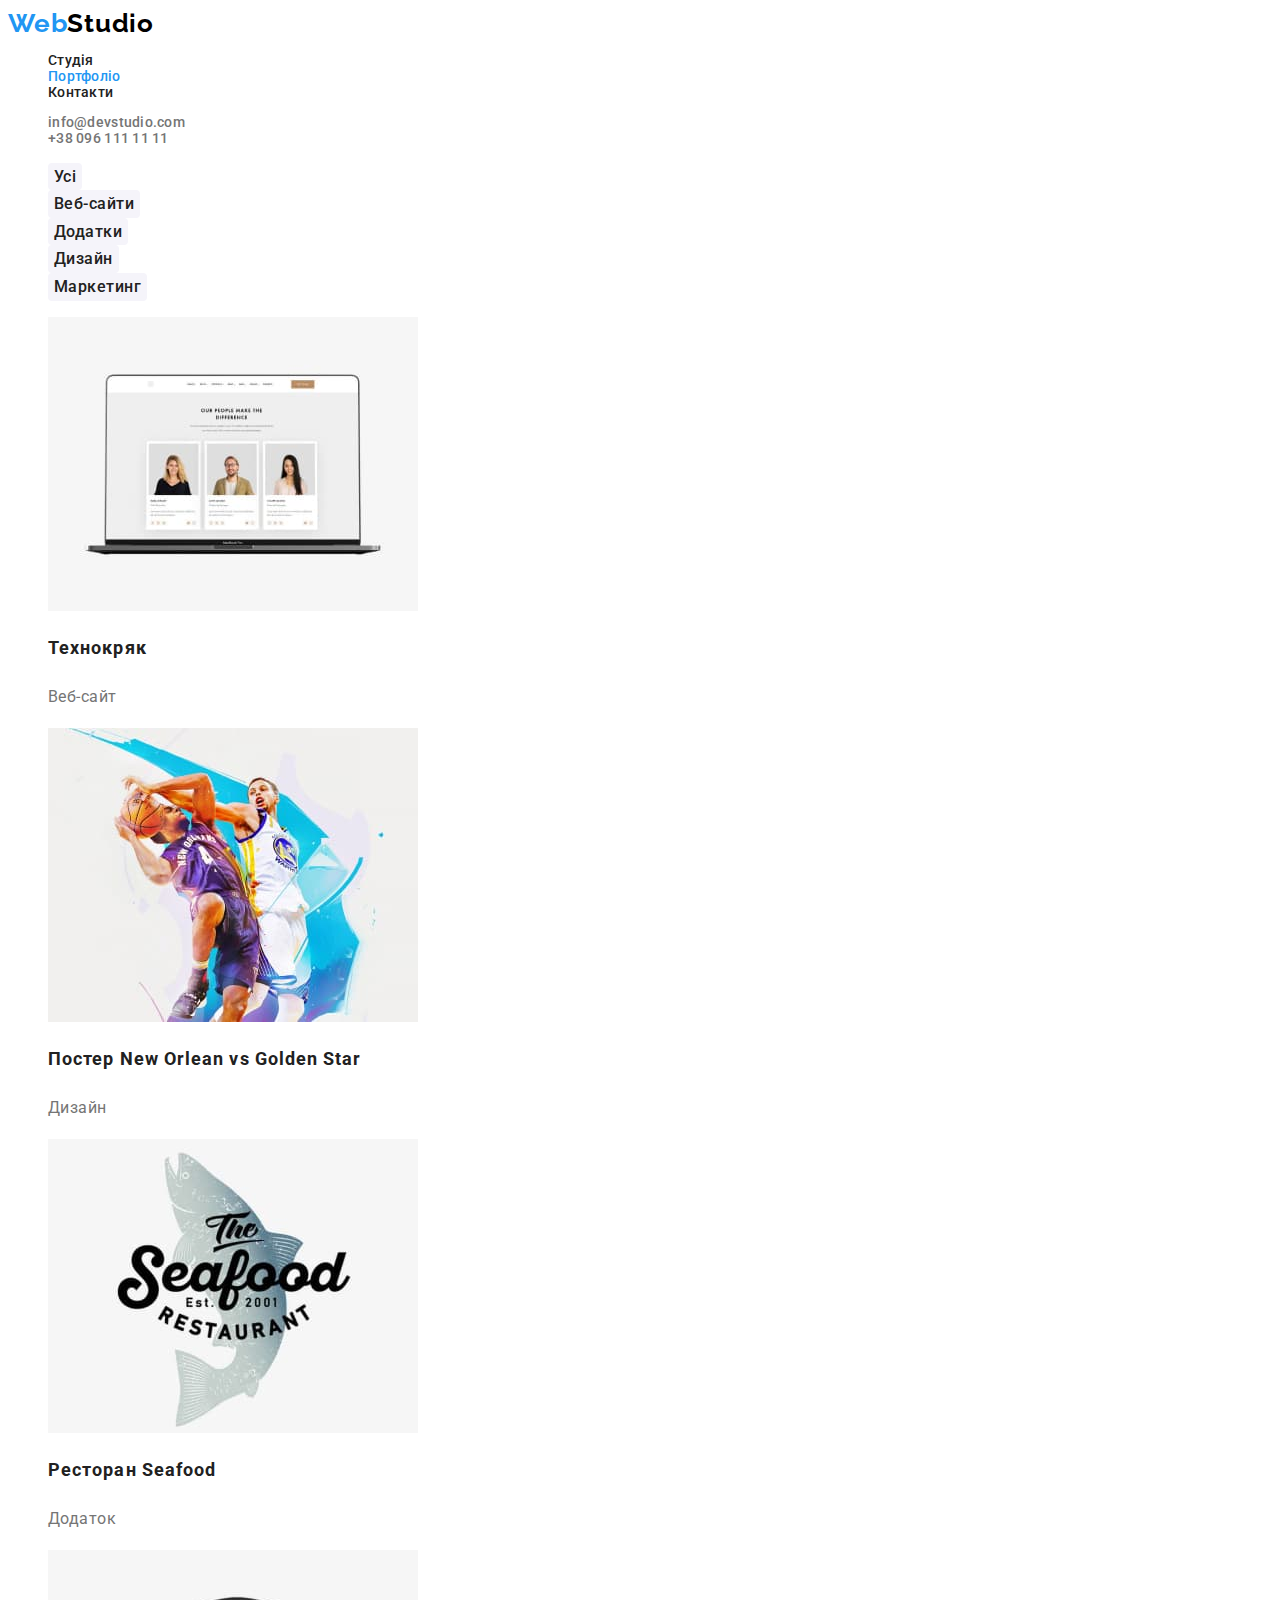
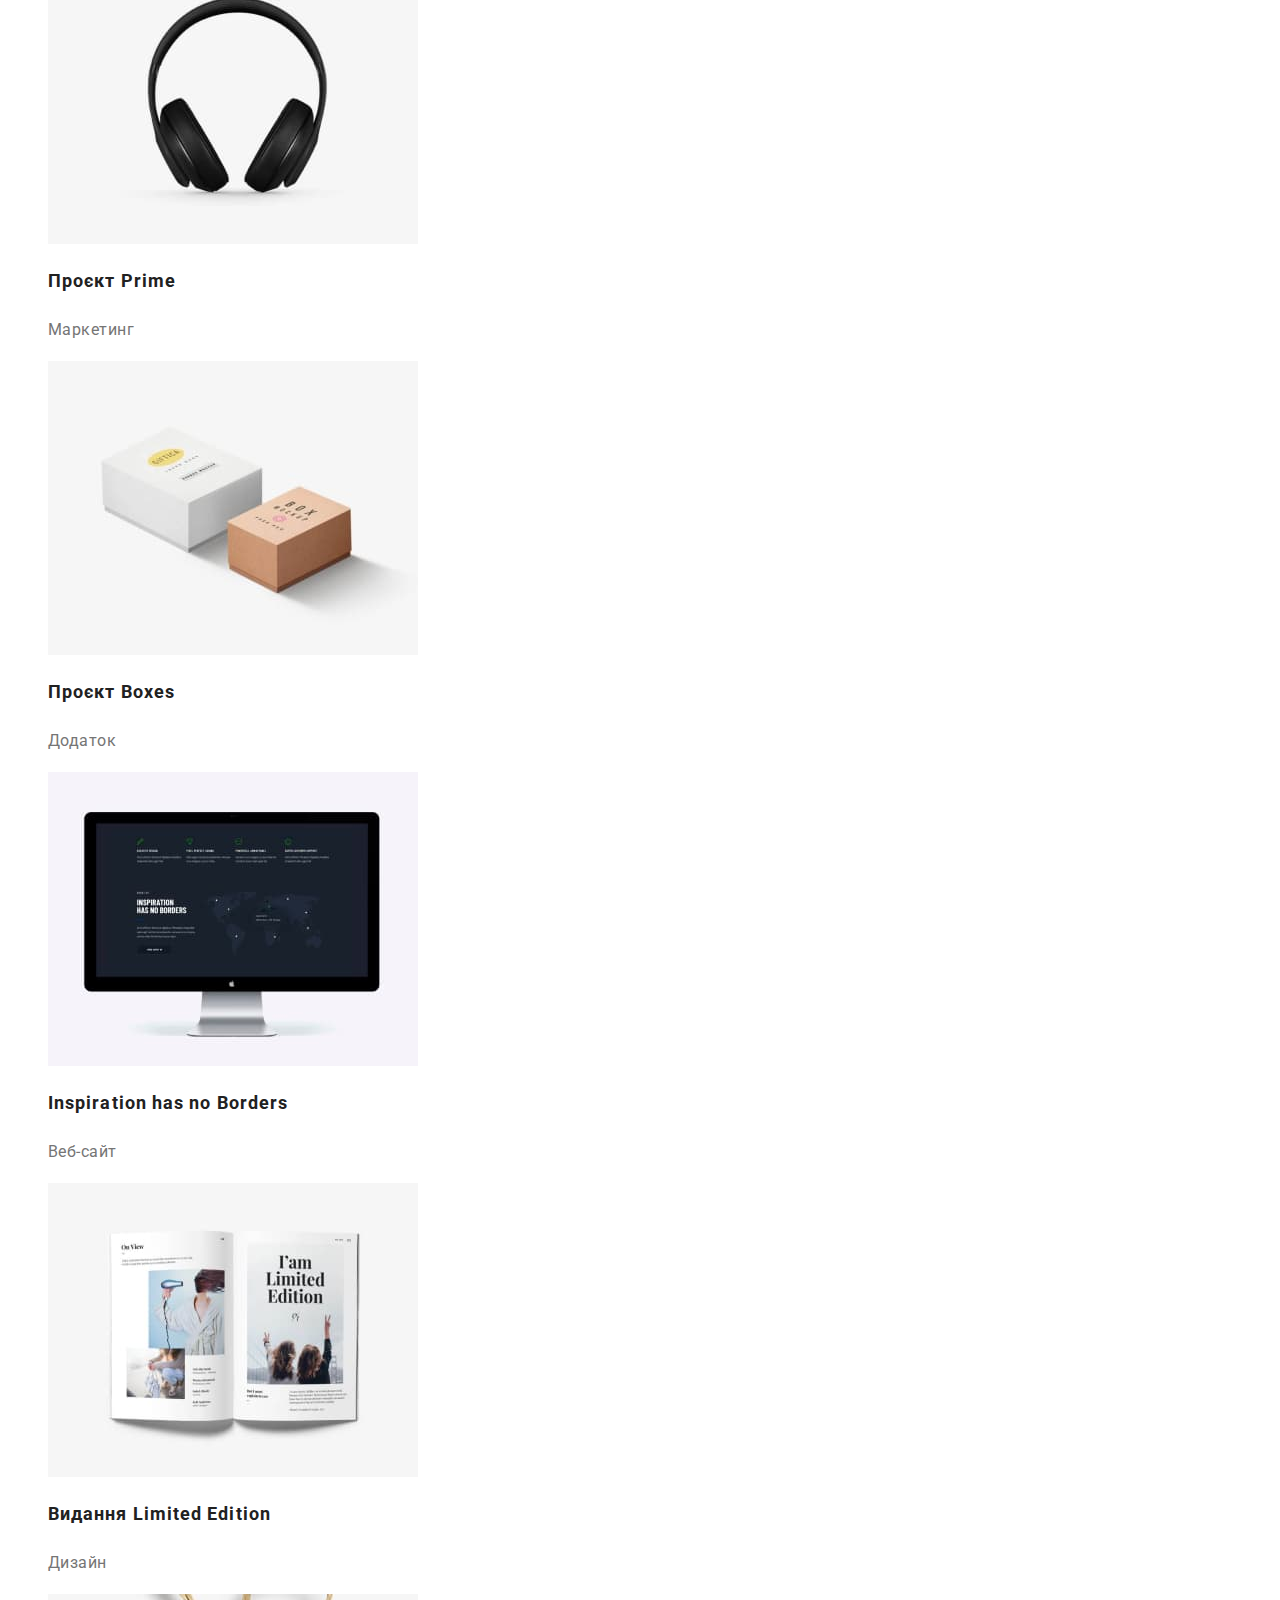
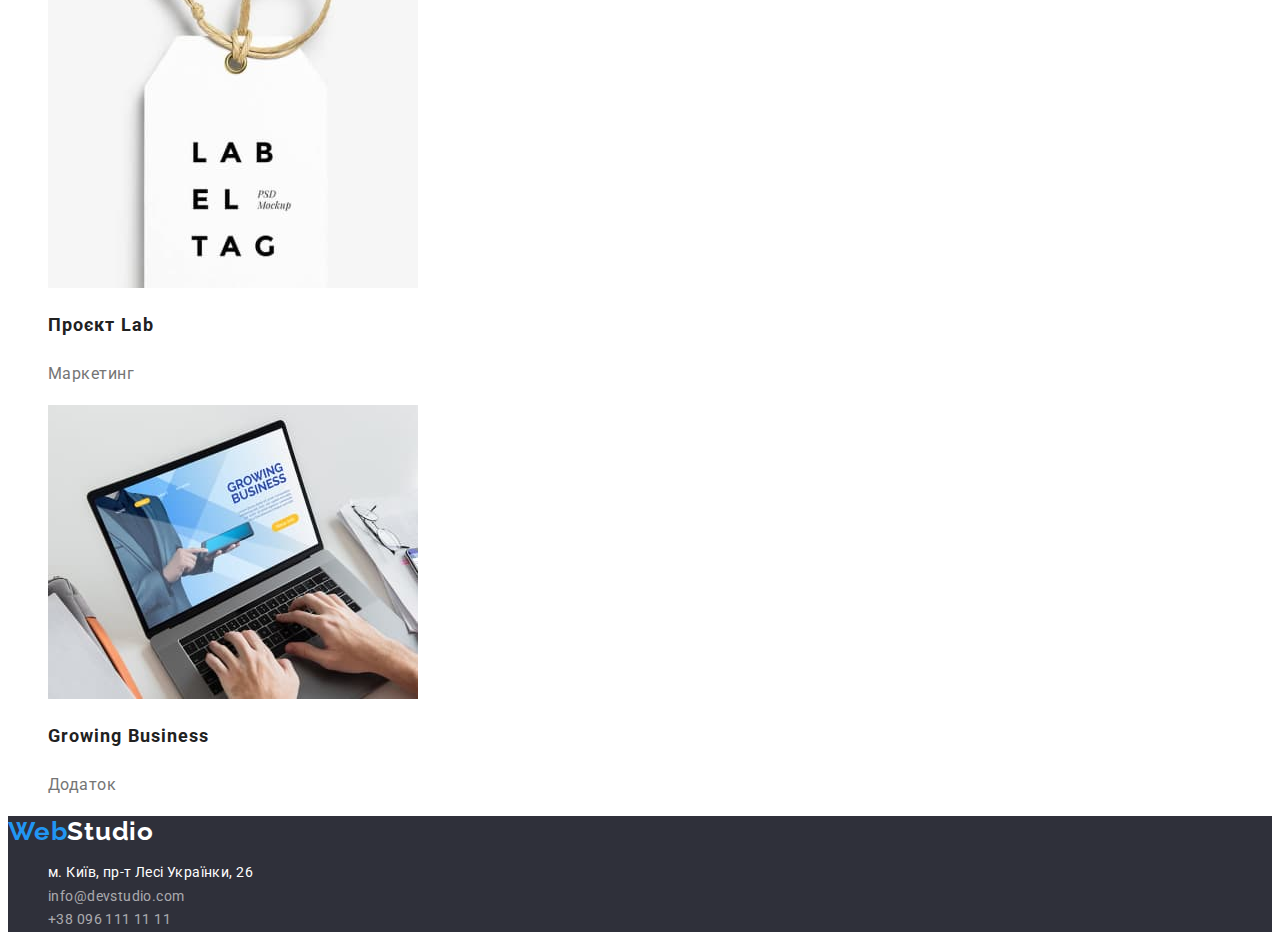
==== portfolio.html @ 5efc31be "Connected modern-normalize css file" ====
<!DOCTYPE html>
<html lang="uk">
<head>
    <meta charset="UTF-8">
    <meta name="viewport" content="width=device-width, initial-scale=1.0">
    <link rel="stylesheet" href="css/styles.css">
    <link rel="preconnect" href="https://fonts.googleapis.com">
<link rel="preconnect" href="https://fonts.gstatic.com" crossorigin>
<link href="https://fonts.googleapis.com/css2?family=Raleway:wght@700&family=Roboto:wght@400;500;700;900&display=swap" rel="stylesheet">
<link rel="stylesheet" href="https://cdnjs.cloudflare.com/ajax/libs/modern-normalize/1.1.0/modern-normalize.min.css" integrity="sha512-wpPYUAdjBVSE4KJnH1VR1HeZfpl1ub8YT/NKx4PuQ5NmX2tKuGu6U/JRp5y+Y8XG2tV+wKQpNHVUX03MfMFn9Q==" crossorigin="anonymous" referrerpolicy="no-referrer" />
<title>Портфоліо</title>
</head>
<body>
    <!--Верхня лінія-->
    <header>
        <nav>
            <a href="./index.html" class="logomain"><span class="logoweb">Web</span>Studio</a>
            <ul class="mainmenu list">
                <li><a class="mainmenu list" href="index.html">Студія</a></li>
                <li><a class="mainmenu list current" href="portfolio.html">Портфоліо</a></li>
                <li><a class="mainmenu list" href="">Контакти</a></li>
            </ul>
        </nav>
        <ul class="maincontacts list">
            <li><a class="maincontacts list" href="mailto:info@devstudio.com">info@devstudio.com</a></li>
            <li><a class="maincontacts list" href="tel:+380961111111">+38 096 111 11 11</a></li>
        </ul>
    </header>
    <!--Шапка-->
    <main>
        <!--Перелік проектів-->
        <section>
            <h1 class="visually-hidden">Портфоліо робіт</h1>
            <ul class="projects">
                <li><button class="projectsbutton" type="button">Усі</button></li>
                <li><button class="projectsbutton" type="button">Веб-сайти</button></li>
                <li><button class="projectsbutton" type="button">Додатки</button></li>
                <li><button class="projectsbutton" type="button">Дизайн</button></li>
                <li><button class="projectsbutton" type="button">Маркетинг</button></li>
            </ul>
            <ul class="list">
                <li><a href="">
                    <img src="./images/portfolio01.jpg" width="370" height="294" alt="Технокряк">
                    <h2 class="portfoliotitle">Технокряк</h2>
                    <p class="description">Веб-сайт</p>
                    </a>
                </li>
                <li><a href="">
                    <img src="./images/portfolio02.jpg" width="370" height="294" alt="Постер New Orlean vs Golden Star">
                    <h2 class="portfoliotitle">Постер New Orlean vs Golden Star</h2>
                    <p class="description">Дизайн</p>
                    </a>
                </li>
                <li><a href="">
                    <img src="./images/portfolio03.jpg" width="370" height="294" alt="Ресторан Seafood">
                    <h2 class="portfoliotitle">Ресторан Seafood</h2>
                    <p class="description">Додаток</p>
                    </a>
                </li>
                <li><a href="">
                    <img src="./images/portfolio04.jpg" width="370" height="294" alt="Проєкт Prime">
                    <h2 class="portfoliotitle">Проєкт Prime</h2>
                    <p class="description">Маркетинг</p>
                    </a>
                </li>
                <li><a href="">
                    <img src="./images/portfolio05.jpg" width="370" height="294" alt="Проєкт Boxes">
                    <h2 class="portfoliotitle">Проєкт Boxes</h2>
                    <p class="description">Додаток</p>
                    </a>
                </li>
                <li><a href="">
                    <img src="./images/portfolio06.jpg" width="370" height="294" alt="Inspiration has no Borders">
                    <h2 class="portfoliotitle">Inspiration has no Borders</h2>
                    <p class="description">Веб-сайт</p>
                    </a>
                </li>
                <li><a href="">
                    <img src="./images/portfolio07.jpg" width="370" height="294" alt="Видання Limited Edition">
                    <h2 class="portfoliotitle">Видання Limited Edition</h2>
                    <p class="description">Дизайн</p>
                    </a>
                </li>
                <li><a href="">
                    <img src="./images/portfolio08.jpg" width="370" height="294" alt="Проєкт Lab">
                    <h2 class="portfoliotitle">Проєкт Lab</h2>
                    <p class="description">Маркетинг</p>
                    </a>
                </li>
                <li><a href="">
                    <img src="./images/portfolio09.jpg" width="370" height="294" alt="Growing Business">
                    <h2 class="portfoliotitle">Growing Business</h2>
                    <p class="description">Додаток</p>
                    </a>
                </li>
            </ul>
        </section>
    </main>
    <footer>
        <!--Підвал-->
        <a href="/" class="logomain"><span class="logoweb">Web</span><span class="logostudio">Studio</span></a>
        <address>
        <ul class="list">
           <li class="postaladdress"><a href="https://goo.gl/maps/3s3zqB7Dk2urCySu9">м. Київ, пр-т Лесі Українки, 26</a></li>
           <li class="otheraddress"><a href="mailto:info@devstudio.com">info@devstudio.com</a></li>
           <li class="otheraddress"><a href="tel:+380961111111">+38 096 111 11 11</a></li>
        </ul>
        </address>
    </footer>
</body>
</html>
---- css/styles.css ----
:root{
    --main-blue: #2196F3;
    --main-black: #000000;
    --main-blackish: #212121;
    --main-grey: #757575;
    --main-background: #2F303A;
    --main-white: #ffffff;
}
body {
    font-family: "Roboto", sans-serif;
    background-color: var(--main-white);
}

a {
    text-decoration: none;
    color: inherit;
}

.list {
    list-style: none;
    text-decoration: none;
}

.logomain {
    font-family: "Raleway", sans-serif;
    font-weight: 700;
    font-size: 26px;
    line-height: 1.19em;
    letter-spacing: 0.03em;
    text-decoration: none;
    color: var(--main-black);
}

.logoweb {
    color: var(--main-blue);
}

.mainmenu {
    font-weight: 500;
    color: var(--main-blackish);
    font-size: 14px;
    line-height: 1.14em;
    letter-spacing: 0.02em;
    text-decoration: none;
}

.mainmenu:hover, .mainmenu:focus {
    color: var(--main-blue);
}

.current {
    color: var(--main-blue);
}

.maincontacts {
    color: var(--main-grey);
    font-weight: 500;
    font-size: 14px;
    line-height: 1.14em;
    letter-spacing: 0.02em;
    text-decoration: none;
}

.maincontacts:hover, .maincontacts:focus {
    color: var(--main-blue);
}

.mainpagebox {
    background-color: var(--main-background);    
}

.mainpagebox h1 {
    color: var(--main-white);
    font-weight: 900;
    font-size: 44px;
    line-height: 1.37em;
    letter-spacing: 0.06em;
    text-transform: uppercase;
}

.mainpagebox button {
    color: var(--main-white);
    font-size: 16px;
    font-weight: 700;
    line-height: 1.88em;
    letter-spacing: 0.06em;
    background-color: var(--main-blue);
    cursor: pointer;
}

h2,
h3 {
    color: var(--main-blackish);
}

h2 {
    font-weight: 700;
    font-size: 36px;
    line-height: 1.17em;
    letter-spacing: 0.03em;
}

.visually-hidden {
        position: absolute;
        white-space: nowrap;
        width: 1px;
        height: 1px;
        overflow: hidden;
        border: 0;
        padding: 0;
        clip: rect(0 0 0 0);
        clip-path: inset(50%);
        margin: -1px; 
}

.titlebenefits {
    font-weight: 700;
    font-size: 14px;
    line-height: 1.14em;
    letter-spacing: 0.03em;
    text-transform: uppercase;
}

.textbenefits {
    color: var(--main-grey);
    font-weight: 400;
    font-size: 14px;
    line-height: 1.7em;
    letter-spacing: 0.03em;
}

.team {
    background-color: #F5F4FA;
}

.teammember {
    font-weight: 500;
    font-size: 16px;
    line-height: 1.88em;
    letter-spacing: 0.03em;
}

.teamposition {
    color: var(--main-grey);
    font-weight: 400;
    font-size: 16px;
    line-height: 1.88em;
    letter-spacing: 0.03em;
}

footer {
    background-color: var(--main-background);
}

.logostudio {
    color: var(--main-white);
}

address {
    font-weight: 400;
    font-style: normal;
    font-size: 14px;
    line-height: 1.7em;
    letter-spacing: 0.03em;
    text-decoration: none;
}

.postaladdress {
    color: var(--main-white);
}

.otheraddress {
    color: rgba(255, 255, 255, 0.6);
}

.postaladdress:hover, .postaladdress:focus {
    color: var(--main-blue);
}

.otheraddress:hover, .otheraddress:focus {
    color: var(--main-blue);
}

.projects {
    list-style: none;
}

.projects button {
    color: var(--main-blackish);
    font-family: inherit;
    border: none;
    font-weight: 500;
    font-size: 16px;
    line-height: 1.6em;
    letter-spacing: 0.03em;
    background-color: #F5F4FA;
    cursor: pointer;
    border-radius: 4px;
}

.projectsbutton:hover, .projectsbutton:focus {
    background-color: var(--main-blue);
    color: var(--main-white);
}

.portfoliotitle {
    color: var(--main-blackish);
    font-weight: 700;
    font-size: 18px;
    line-height: 2em;
    letter-spacing: 0.06em;
    text-decoration: none;
}

.description {
    color: var(--main-grey);
    font-weight: 400;
    font-size: 16px;
    line-height: 1.88em;
    letter-spacing: 0.03em;
    text-decoration: none;
}
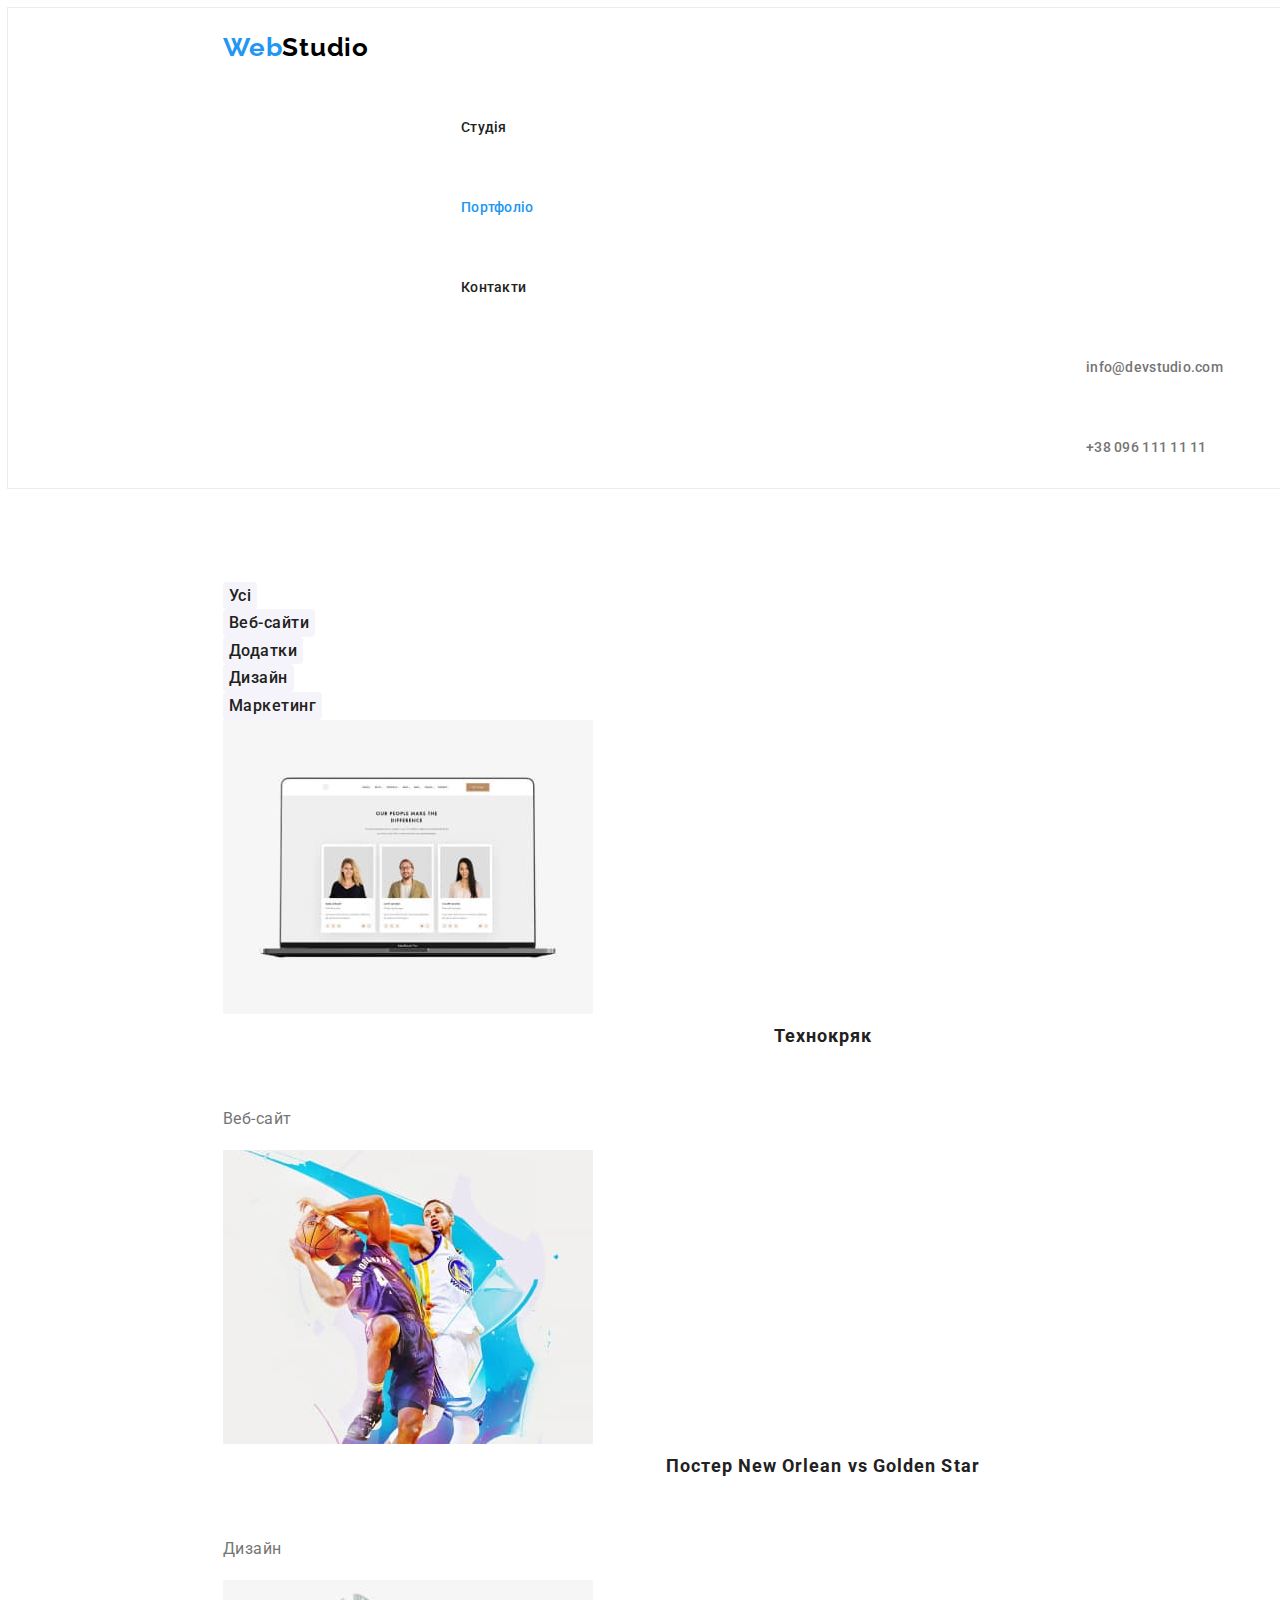
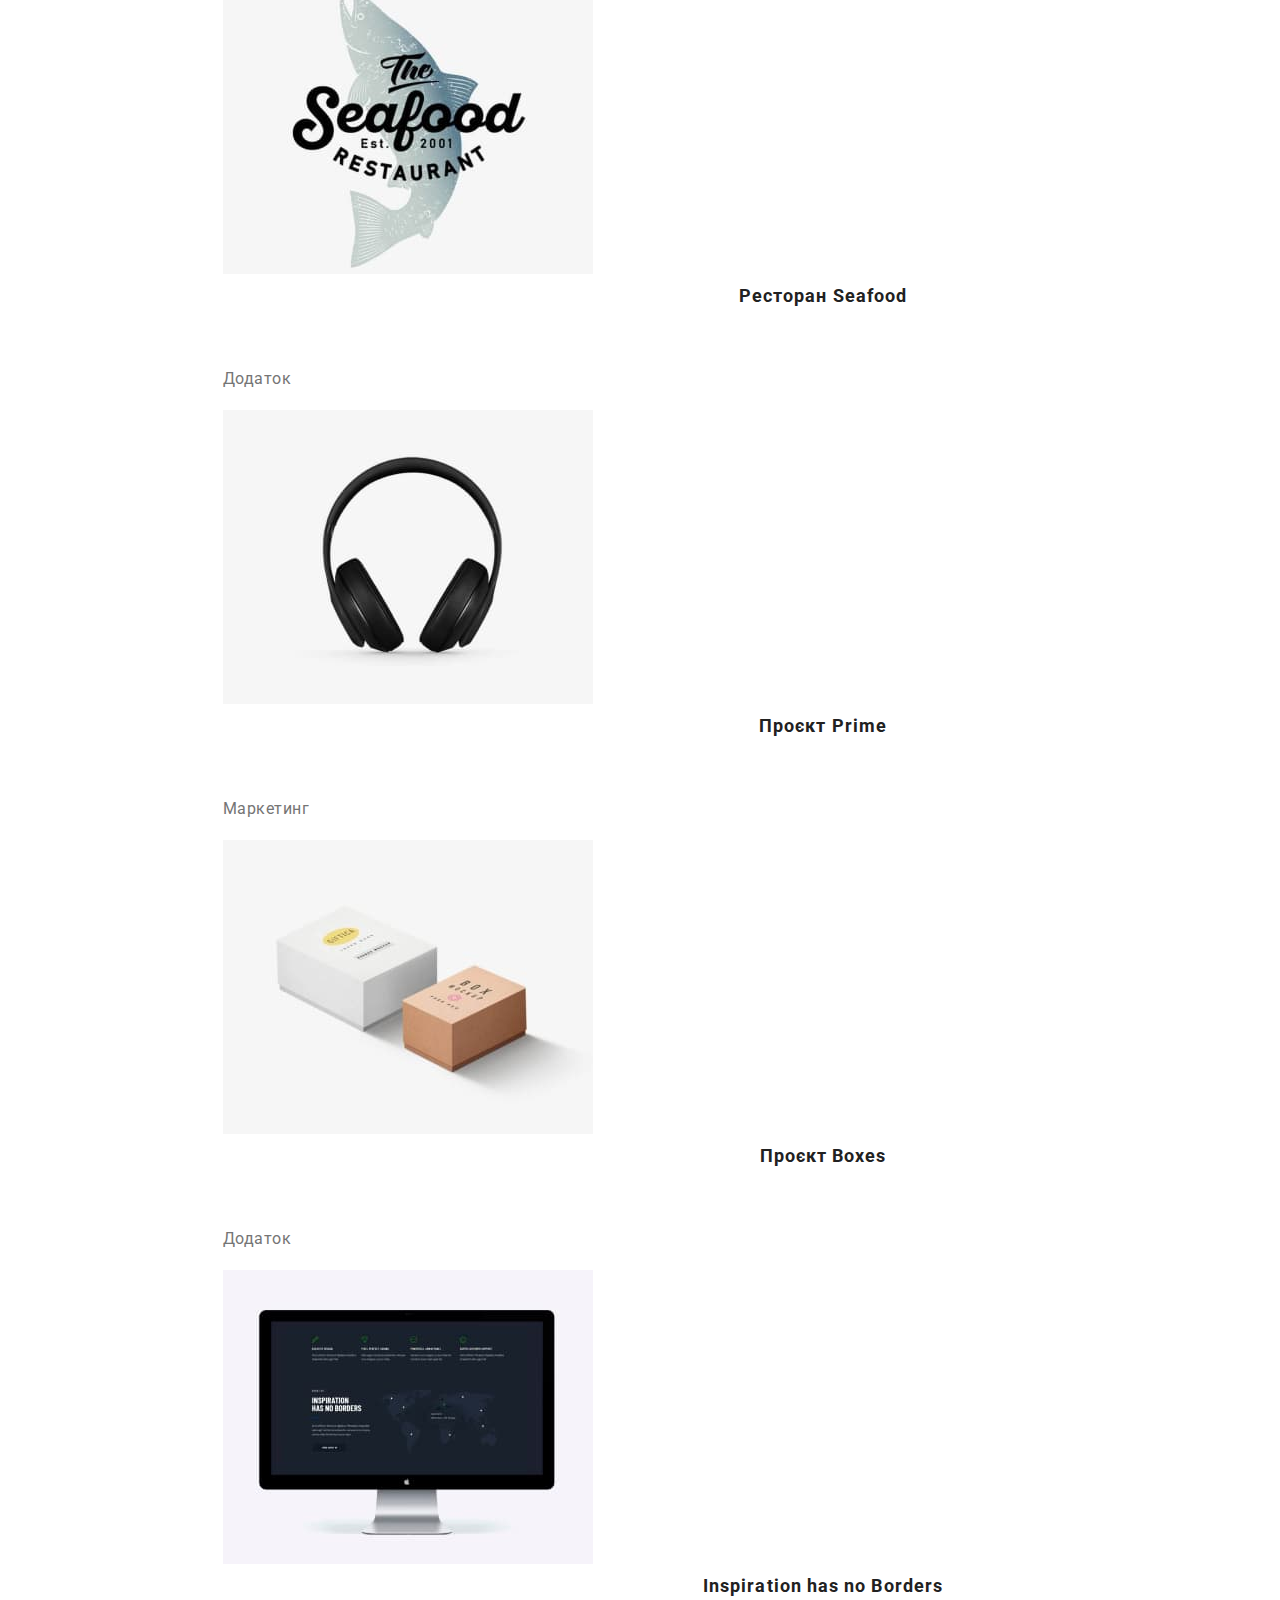
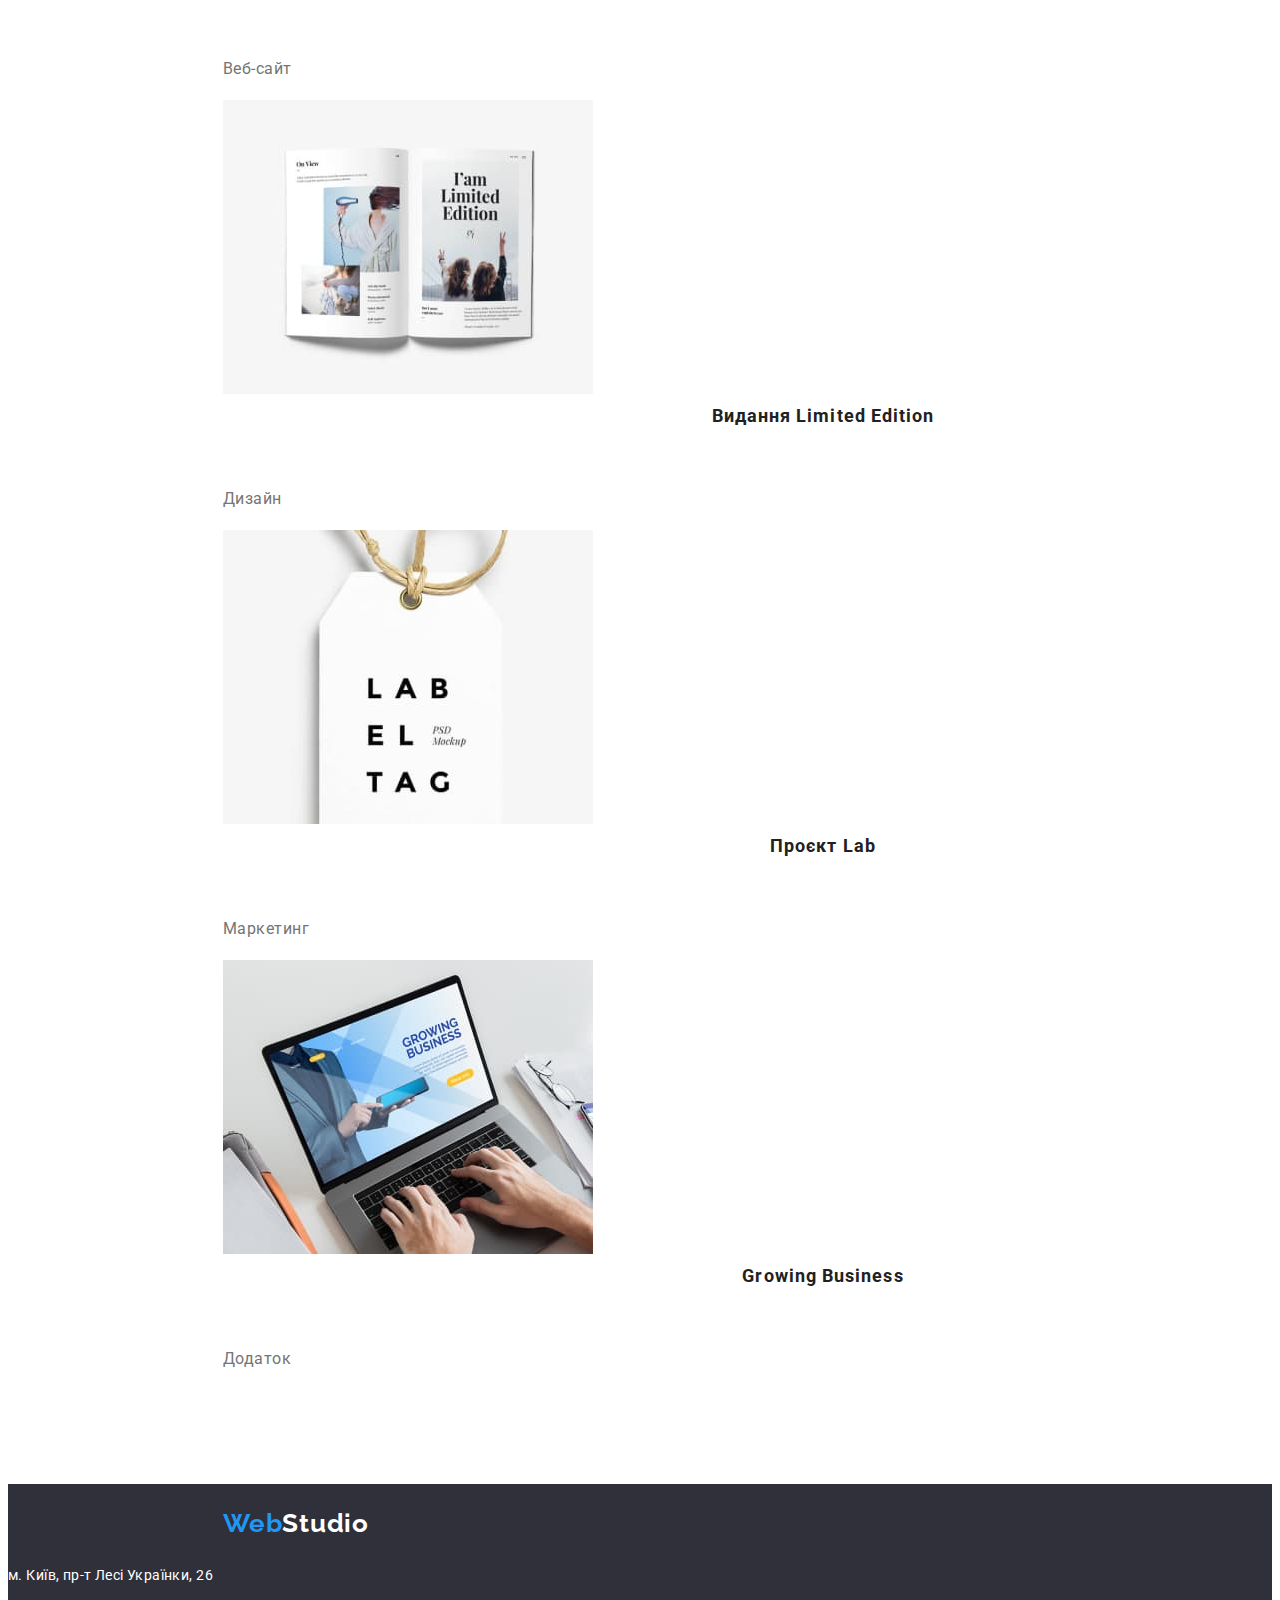
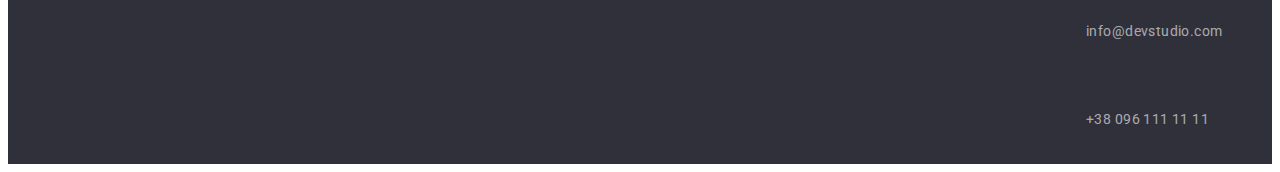
==== commit 5d667ffc: "main page blocks done" ====
--- a/portfolio.html
+++ b/portfolio.html
@@ -22,14 +22,15 @@
             </ul>
         </nav>
         <ul class="maincontacts list">
-            <li><a class="maincontacts list" href="mailto:info@devstudio.com">info@devstudio.com</a></li>
-            <li><a class="maincontacts list" href="tel:+380961111111">+38 096 111 11 11</a></li>
+            <li><a class="maincontacts list email" href="mailto:info@devstudio.com">info@devstudio.com</a></li>
+            <li><a class="maincontacts list phone" href="tel:+380961111111">+38 096 111 11 11</a></li>
         </ul>
     </header>
     <!--Шапка-->
     <main>
         <!--Перелік проектів-->
         <section>
+            <div class="container">
             <h1 class="visually-hidden">Портфоліо робіт</h1>
             <ul class="projects">
                 <li><button class="projectsbutton" type="button">Усі</button></li>
@@ -94,6 +95,7 @@
                     </a>
                 </li>
             </ul>
+            </div>
         </section>
     </main>
     <footer>
--- a/css/styles.css
+++ b/css/styles.css
@@ -11,6 +11,22 @@
     background-color: var(--main-white);
 }
 
+header, h1, h2, ul, footer {
+    margin: 0;
+    padding: 0;
+}
+
+header {
+    width: 1600px;
+    outline: solid #ECECEC;
+    outline-width: 1px;
+}
+
+.container {
+    width: 1200px;
+    padding: 94px 215px;
+}
+
 a {
     text-decoration: none;
     color: inherit;
@@ -29,10 +45,23 @@
     letter-spacing: 0.03em;
     text-decoration: none;
     color: var(--main-black);
+    margin-top: 24px;
+    margin-left: 215px;
+    margin-bottom: 25px;
+    margin-right: 1240px;
+    display: inline-block; 
 }
 
 .logoweb {
     color: var(--main-blue);
+}
+
+ul .mainmenu {
+    margin-top: 32px;
+    margin-bottom: 32px;
+    margin-left: 453px;
+    margin-right: 866px;
+    display: inline-block;
 }
 
 .mainmenu {
@@ -52,6 +81,20 @@
     color: var(--main-blue);
 }
 
+a[href="mailto:info@devstudio.com"] {
+    margin-top: 32px;
+    margin-bottom: 32px;
+    margin-left: 1078px;
+    display: inline-block;
+}
+
+a[href="tel:+380961111111"] {
+    margin-top: 32px;
+    margin-bottom: 32px;
+    margin-left: 1078px;
+    display: inline-block;
+}
+
 .maincontacts {
     color: var(--main-grey);
     font-weight: 500;
@@ -66,7 +109,8 @@
 }
 
 .mainpagebox {
-    background-color: var(--main-background);    
+    background-color: var(--main-background);
+    text-align: center;
 }
 
 .mainpagebox h1 {
@@ -76,6 +120,8 @@
     line-height: 1.37em;
     letter-spacing: 0.06em;
     text-transform: uppercase;
+    margin-top: 200px;
+    margin-bottom: 30px;
 }
 
 .mainpagebox button {
@@ -86,6 +132,10 @@
     letter-spacing: 0.06em;
     background-color: var(--main-blue);
     cursor: pointer;
+    padding: 10px 32px;
+    border-radius: 4px;
+    filter: drop-shadow(0px 4px 4px rgba(0, 0, 0, 0.25));
+    margin-bottom: 200px;
 }
 
 h2,
@@ -98,6 +148,8 @@
     font-size: 36px;
     line-height: 1.17em;
     letter-spacing: 0.03em;
+    text-align: center;
+    margin-bottom: 50px;
 }
 
 .visually-hidden {
@@ -119,6 +171,7 @@
     line-height: 1.14em;
     letter-spacing: 0.03em;
     text-transform: uppercase;
+    margin-bottom:10px;
 }
 
 .textbenefits {
@@ -133,11 +186,23 @@
     background-color: #F5F4FA;
 }
 
+.ourteamname {
+    margin-top: 94px;
+    display: inline-block;
+}
+
+.container .teamsection {
+    margin-top: 0;
+}
+
 .teammember {
     font-weight: 500;
     font-size: 16px;
     line-height: 1.88em;
     letter-spacing: 0.03em;
+    margin-top: 30px;
+    margin-bottom: 10px;
+    text-align: center;
 }
 
 .teamposition {
@@ -146,6 +211,8 @@
     font-size: 16px;
     line-height: 1.88em;
     letter-spacing: 0.03em;
+    margin-bottom: 30px;
+    text-align: center;
 }
 
 footer {
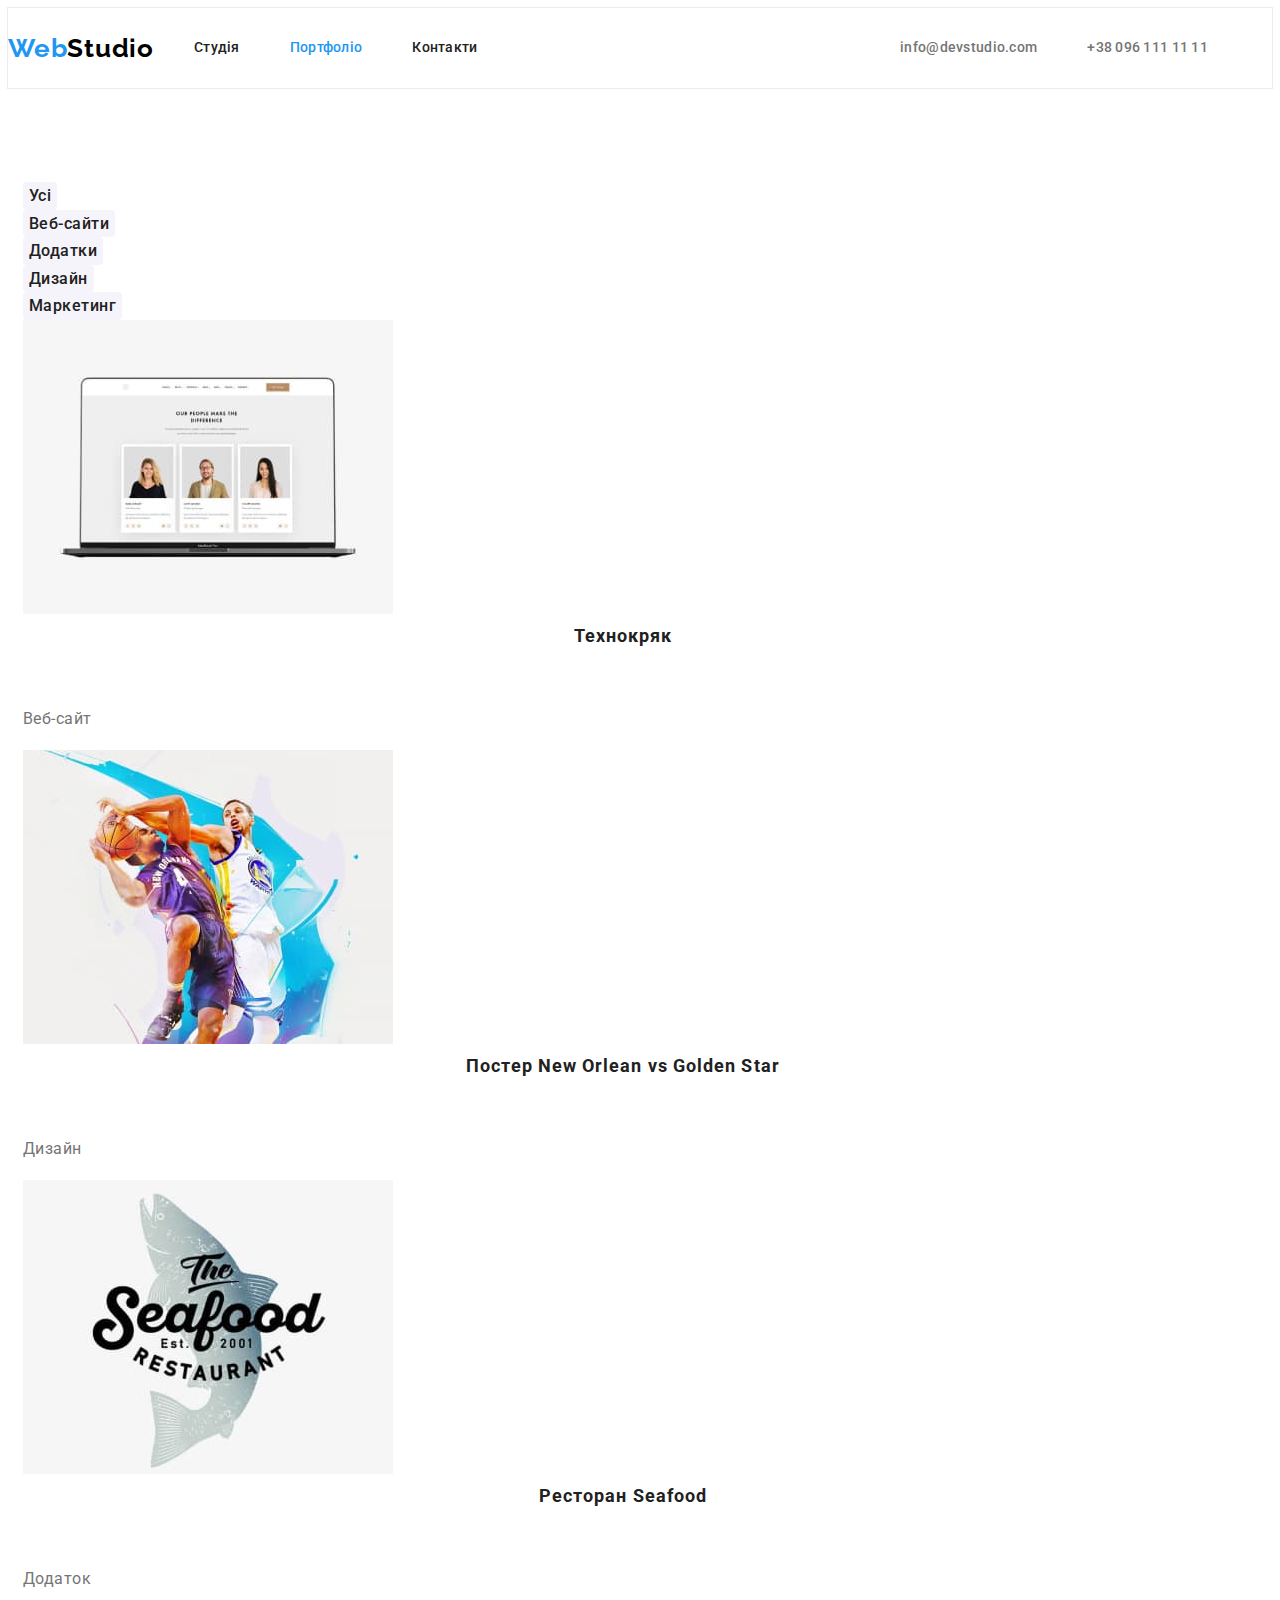
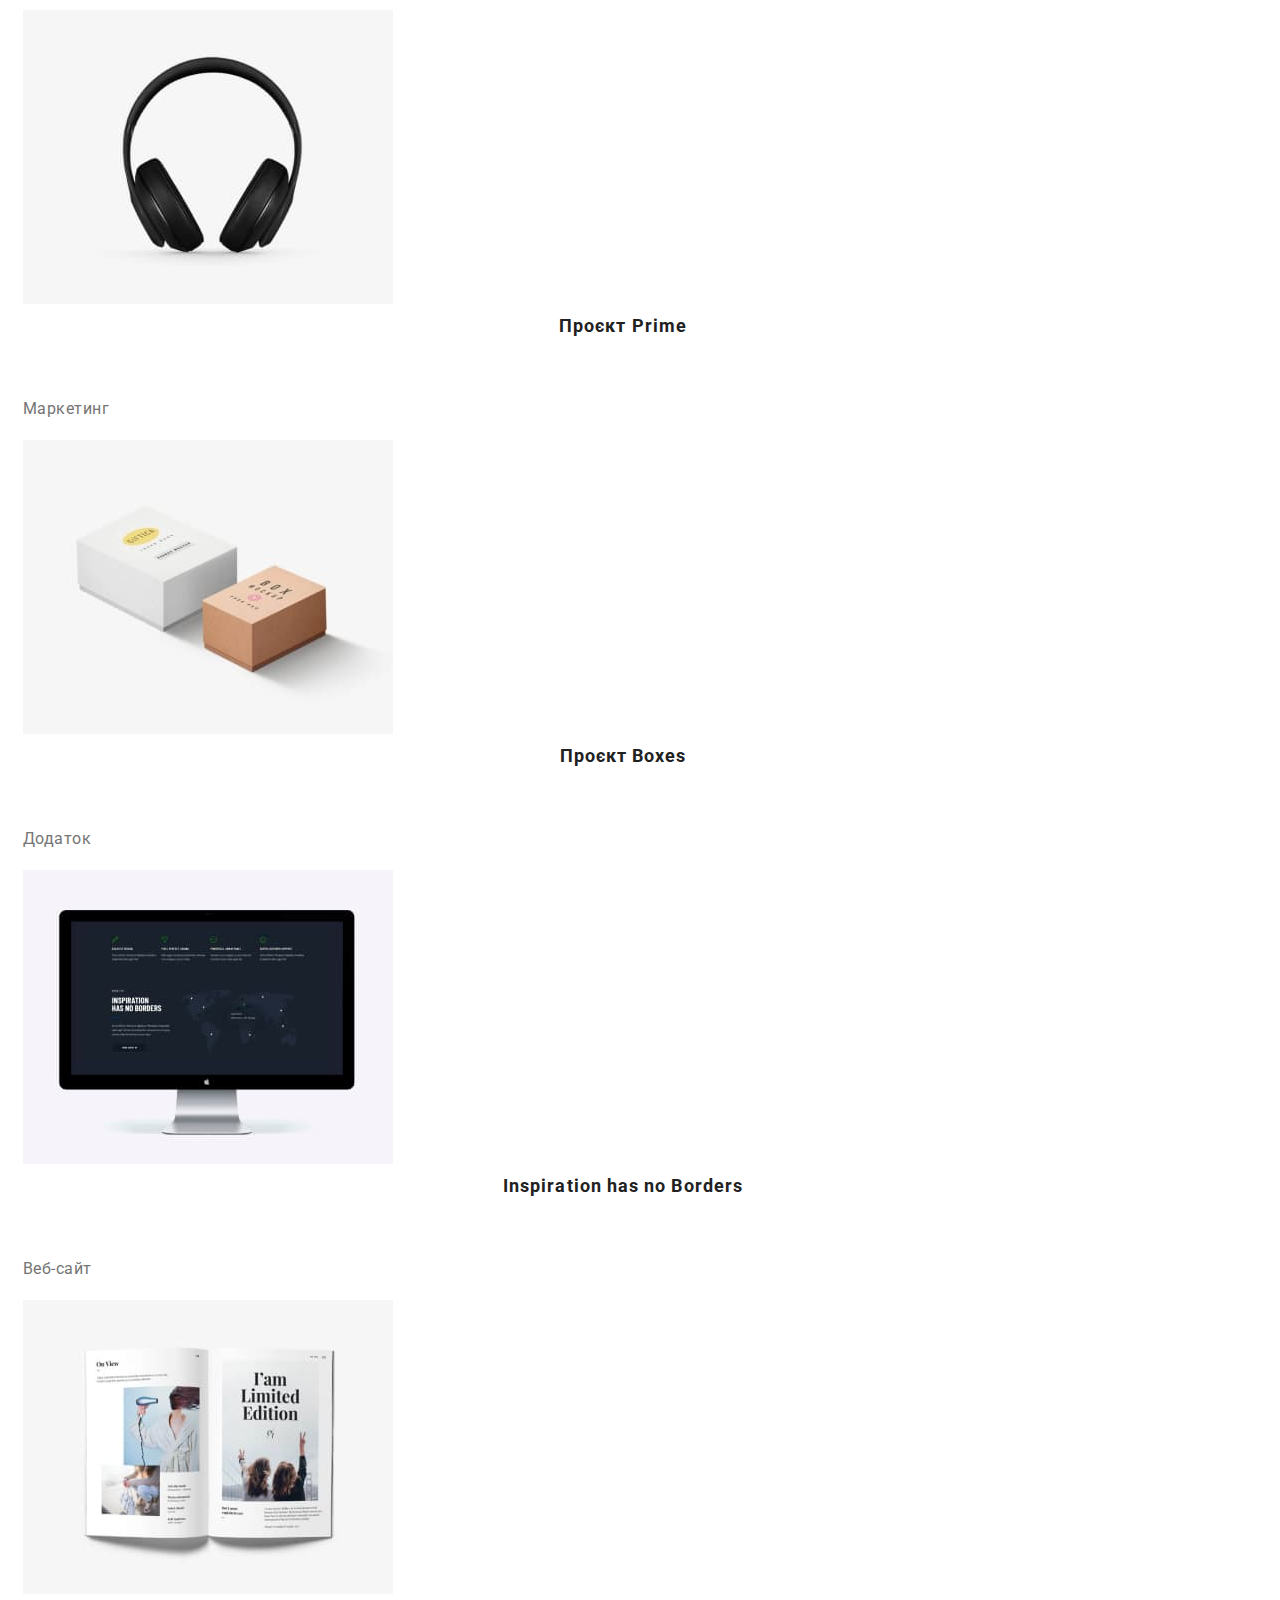
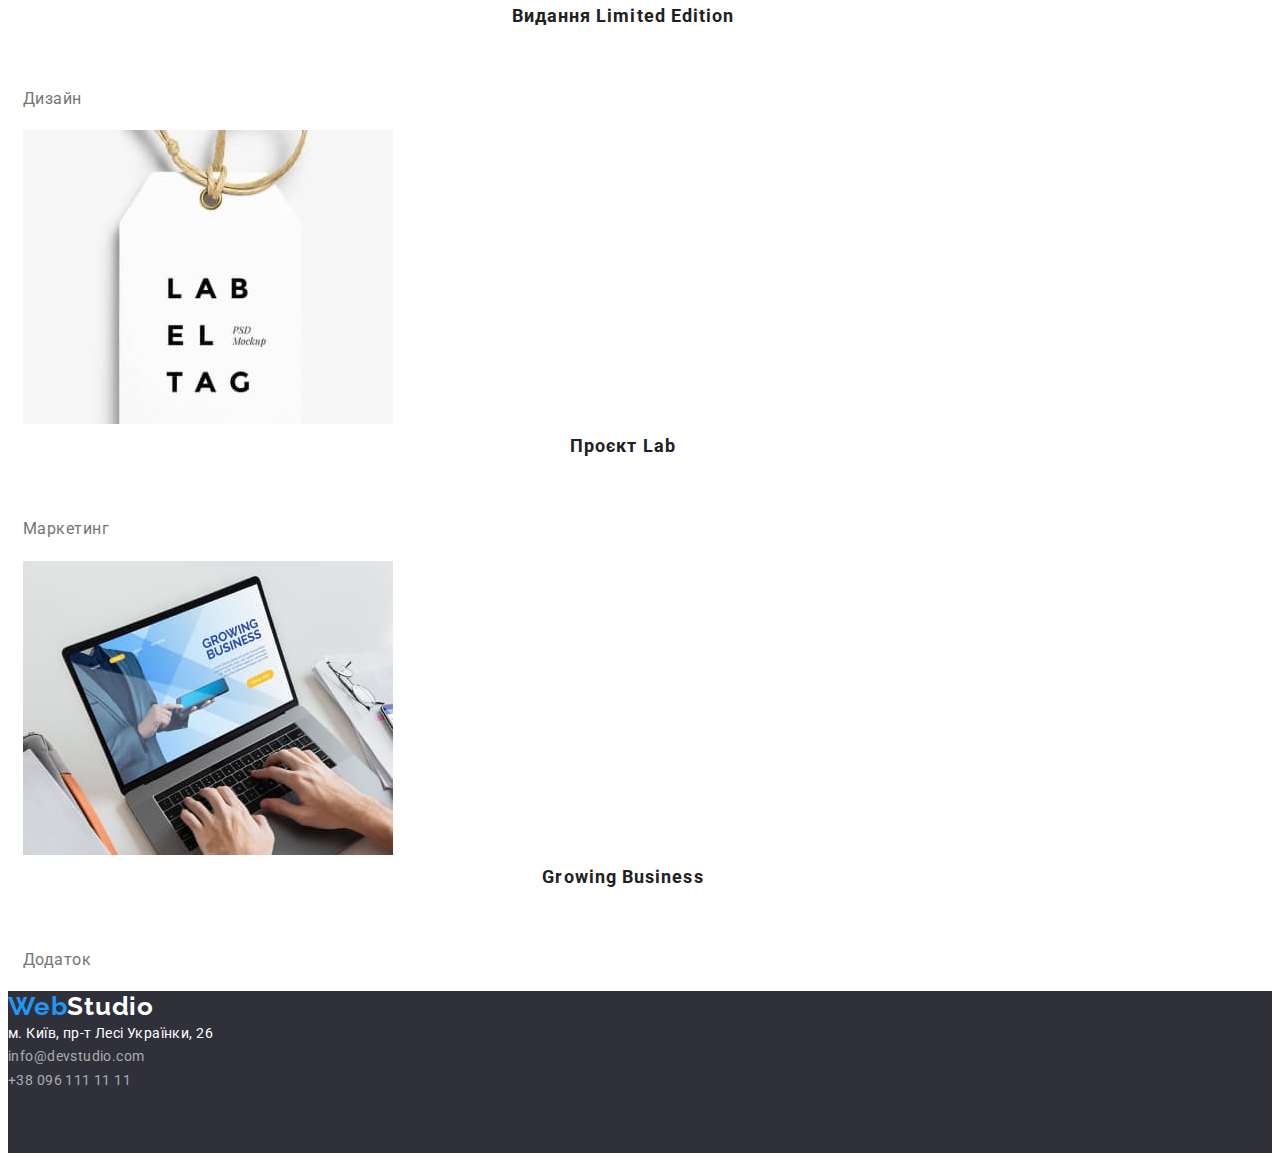
==== commit 3e7ea1e2: "finished with index.html styles" ====
--- a/portfolio.html
+++ b/portfolio.html
@@ -13,18 +13,18 @@
 <body>
     <!--Верхня лінія-->
     <header>
-        <nav>
+        <nav class="container mainnav">
             <a href="./index.html" class="logomain"><span class="logoweb">Web</span>Studio</a>
-            <ul class="mainmenu list">
+            <ul class="menunav list">
                 <li><a class="mainmenu list" href="index.html">Студія</a></li>
                 <li><a class="mainmenu list current" href="portfolio.html">Портфоліо</a></li>
                 <li><a class="mainmenu list" href="">Контакти</a></li>
             </ul>
+            <ul class="contactsnav list">
+                <li><a class="maincontacts list" href="mailto:info@devstudio.com">info@devstudio.com</a></li>
+                <li><a class="maincontacts list" href="tel:+380961111111">+38 096 111 11 11</a></li>
+            </ul>
         </nav>
-        <ul class="maincontacts list">
-            <li><a class="maincontacts list email" href="mailto:info@devstudio.com">info@devstudio.com</a></li>
-            <li><a class="maincontacts list phone" href="tel:+380961111111">+38 096 111 11 11</a></li>
-        </ul>
     </header>
     <!--Шапка-->
     <main>
--- a/css/styles.css
+++ b/css/styles.css
@@ -1,3 +1,5 @@
+/*Page Styles*/
+
 :root{
     --main-blue: #2196F3;
     --main-black: #000000;
@@ -6,35 +8,46 @@
     --main-background: #2F303A;
     --main-white: #ffffff;
 }
+
 body {
     font-family: "Roboto", sans-serif;
     background-color: var(--main-white);
 }
 
+a {
+    text-decoration: none;
+    color: inherit;
+}
+
+.list {
+    list-style: none;
+    text-decoration: none;
+}
+
 header, h1, h2, ul, footer {
     margin: 0;
     padding: 0;
 }
 
 header {
-    width: 1600px;
     outline: solid #ECECEC;
     outline-width: 1px;
 }
 
 .container {
     width: 1200px;
-    padding: 94px 215px;
-}
-
-a {
-    text-decoration: none;
-    color: inherit;
-}
-
-.list {
-    list-style: none;
-    text-decoration: none;
+    padding-top: 94px;
+    padding-left: 15px;
+    padding-right: 15px;
+}
+
+/*Header Styles*/
+
+.mainnav {
+    display: flex;
+    align-items: center;
+    margin: 0;
+    padding: 0;
 }
 
 .logomain {
@@ -44,98 +57,113 @@
     line-height: 1.19em;
     letter-spacing: 0.03em;
     text-decoration: none;
+    
     color: var(--main-black);
-    margin-top: 24px;
-    margin-left: 215px;
-    margin-bottom: 25px;
-    margin-right: 1240px;
-    display: inline-block; 
+    
+    display: flex; 
 }
 
 .logoweb {
     color: var(--main-blue);
 }
 
-ul .mainmenu {
-    margin-top: 32px;
-    margin-bottom: 32px;
-    margin-left: 453px;
-    margin-right: 866px;
-    display: inline-block;
+.menunav {
+    display: flex;
+    margin-left: 40px;
+}
+
+.menunav li + li {
+    margin-left: 50px;
+}
+
+.contactsnav {
+    display: flex;
+    margin-left: auto;
+}
+
+.contactsnav li + li {
+    margin-left: 50px;
 }
 
 .mainmenu {
     font-weight: 500;
-    color: var(--main-blackish);
     font-size: 14px;
     line-height: 1.14em;
     letter-spacing: 0.02em;
     text-decoration: none;
-}
-
-.mainmenu:hover, .mainmenu:focus {
-    color: var(--main-blue);
-}
-
-.current {
-    color: var(--main-blue);
-}
-
-a[href="mailto:info@devstudio.com"] {
-    margin-top: 32px;
-    margin-bottom: 32px;
-    margin-left: 1078px;
-    display: inline-block;
-}
-
-a[href="tel:+380961111111"] {
-    margin-top: 32px;
-    margin-bottom: 32px;
-    margin-left: 1078px;
-    display: inline-block;
+
+    color: var(--main-blackish);
+
+    display: block;
+    padding-top: 32px;
+    padding-bottom: 32px;
 }
 
 .maincontacts {
-    color: var(--main-grey);
     font-weight: 500;
     font-size: 14px;
     line-height: 1.14em;
     letter-spacing: 0.02em;
     text-decoration: none;
+
+    color: var(--main-grey);
+
+    display: block;
+    padding-top: 32px;
+    padding-bottom: 32px;
+}
+
+.mainmenu:hover, .mainmenu:focus {
+    color: var(--main-blue);
 }
 
 .maincontacts:hover, .maincontacts:focus {
     color: var(--main-blue);
 }
+
+.current {
+    color: var(--main-blue);
+}
+
+/*Main Styles*/
 
 .mainpagebox {
     background-color: var(--main-background);
-    text-align: center;
-}
-
-.mainpagebox h1 {
-    color: var(--main-white);
+
+    text-align: center;
+}
+
+.mainpagetitle {
     font-weight: 900;
     font-size: 44px;
     line-height: 1.37em;
     letter-spacing: 0.06em;
     text-transform: uppercase;
-    margin-top: 200px;
-    margin-bottom: 30px;
+
+    color: var(--main-white);
+
+    padding-top: 200px;
+    padding-bottom: 30px;
 }
 
 .mainpagebox button {
-    color: var(--main-white);
     font-size: 16px;
     font-weight: 700;
     line-height: 1.88em;
     letter-spacing: 0.06em;
-    background-color: var(--main-blue);
     cursor: pointer;
-    padding: 10px 32px;
     border-radius: 4px;
     filter: drop-shadow(0px 4px 4px rgba(0, 0, 0, 0.25));
+
+    color: var(--main-white);
+    background-color: var(--main-blue);
+
+    padding: 10px 32px;
     margin-bottom: 200px;
+}
+
+h1 {
+    display: block;
 }
 
 h2,
@@ -149,6 +177,7 @@
     line-height: 1.17em;
     letter-spacing: 0.03em;
     text-align: center;
+
     margin-bottom: 50px;
 }
 
@@ -165,58 +194,117 @@
         margin: -1px; 
 }
 
+.benefits {
+    display: flex;
+}
+
+.benefits li + li {
+    margin-left: 30px;
+}
+
 .titlebenefits {
     font-weight: 700;
     font-size: 14px;
     line-height: 1.14em;
     letter-spacing: 0.03em;
     text-transform: uppercase;
+
     margin-bottom:10px;
 }
 
 .textbenefits {
+    font-weight: 400;
+    font-size: 14px;
+    line-height: 1.7em;
+    letter-spacing: 0.03em;
+
     color: var(--main-grey);
-    font-weight: 400;
-    font-size: 14px;
-    line-height: 1.7em;
-    letter-spacing: 0.03em;
+}
+
+.works {
+    margin-bottom: 104px;
+}
+
+.works ul {
+    display: flex;
+}
+
+.works li + li {
+    margin-left: 30px;
 }
 
 .team {
     background-color: #F5F4FA;
 }
 
-.ourteamname {
+h2 .ourteamname {
     margin-top: 94px;
     display: inline-block;
+    text-align: center;
 }
 
 .container .teamsection {
     margin-top: 0;
 }
 
+.teamsection ul {
+    display: flex;
+    padding-bottom: 104px;
+}
+
+.teamsection li + li {
+    margin-left: 30px;
+}
+
+.teamsection li {
+    background-color: #ffffff;
+    box-shadow: 0px 2px 1px rgba(0, 0, 0, 0.2);
+    box-shadow: 0px 1px 1px rgba(0, 0, 0, 0.14);
+    box-shadow: 0px 1px 3px rgba(0, 0, 0, 0.12);
+}
+
 .teammember {
     font-weight: 500;
     font-size: 16px;
     line-height: 1.88em;
     letter-spacing: 0.03em;
+
     margin-top: 30px;
     margin-bottom: 10px;
     text-align: center;
 }
 
 .teamposition {
+    font-weight: 400;
+    font-size: 16px;
+    line-height: 1.88em;
+    letter-spacing: 0.03em;
+
     color: var(--main-grey);
-    font-weight: 400;
-    font-size: 16px;
-    line-height: 1.88em;
-    letter-spacing: 0.03em;
+
     margin-bottom: 30px;
     text-align: center;
 }
+
+/*Footer Styles*/
 
 footer {
     background-color: var(--main-background);
+}
+
+.logofooter {
+    font-family: "Raleway", sans-serif;
+    font-weight: 700;
+    font-size: 26px;
+    line-height: 1.19em;
+    letter-spacing: 0.03em;
+    text-decoration: none;
+    
+    color: var(--main-black);
+    
+    padding-top: 50px;
+    margin-bottom: 20px;
+    display: block; 
 }
 
 .logostudio {
@@ -230,6 +318,8 @@
     line-height: 1.7em;
     letter-spacing: 0.03em;
     text-decoration: none;
+    display: block;
+    padding-bottom: 60px;
 }
 
 .postaladdress {
@@ -238,6 +328,8 @@
 
 .otheraddress {
     color: rgba(255, 255, 255, 0.6);
+    padding: 0;
+    margin: 0;
 }
 
 .postaladdress:hover, .postaladdress:focus {
@@ -247,6 +339,8 @@
 .otheraddress:hover, .otheraddress:focus {
     color: var(--main-blue);
 }
+
+/*Portfolio Styles*/
 
 .projects {
     list-style: none;
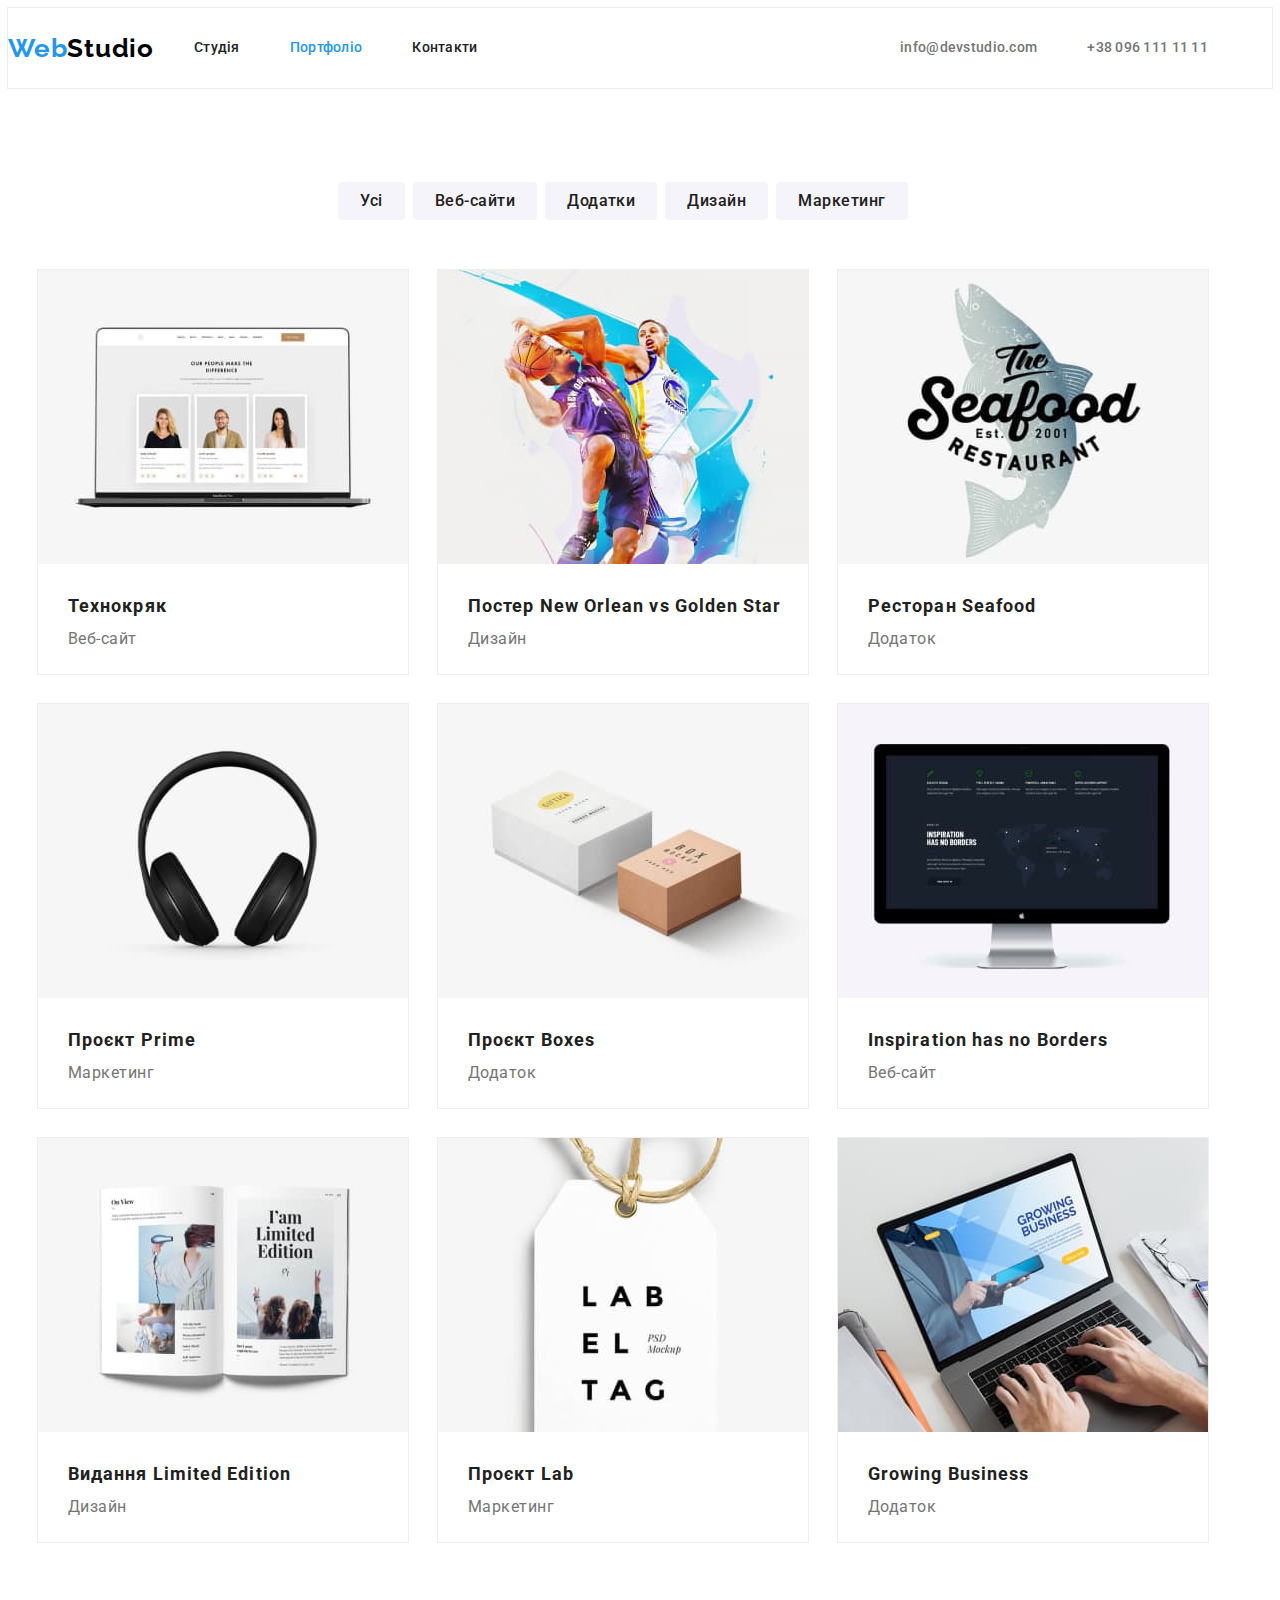
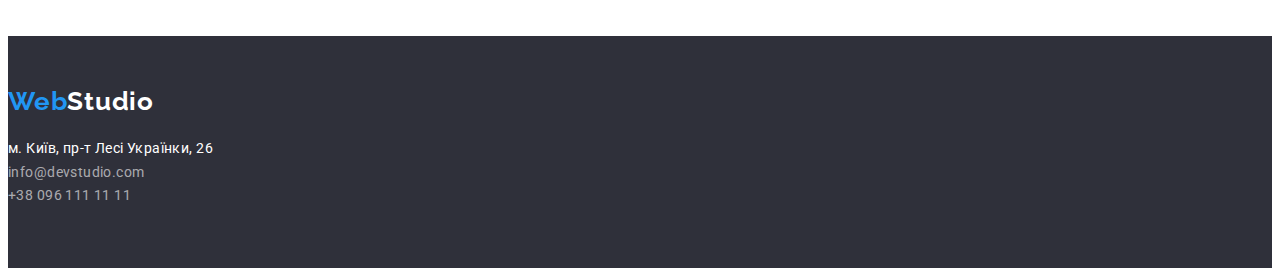
==== commit 67e8dfb4: "finished styling portoflio.html" ====
--- a/portfolio.html
+++ b/portfolio.html
@@ -29,8 +29,8 @@
     <!--Шапка-->
     <main>
         <!--Перелік проектів-->
-        <section>
-            <div class="container">
+        <section class="pageportfolio">
+            <div class="container portfolio">
             <h1 class="visually-hidden">Портфоліо робіт</h1>
             <ul class="projects">
                 <li><button class="projectsbutton" type="button">Усі</button></li>
@@ -39,59 +39,77 @@
                 <li><button class="projectsbutton" type="button">Дизайн</button></li>
                 <li><button class="projectsbutton" type="button">Маркетинг</button></li>
             </ul>
-            <ul class="list">
-                <li><a href="">
+            <ul class="projectname list">
+                <li class="projectlist"><a href="">
                     <img src="./images/portfolio01.jpg" width="370" height="294" alt="Технокряк">
+                    <div class="portfolioflex">
                     <h2 class="portfoliotitle">Технокряк</h2>
                     <p class="description">Веб-сайт</p>
+                    </div>
                     </a>
                 </li>
-                <li><a href="">
+                <li class="projectlist"><a href="">
                     <img src="./images/portfolio02.jpg" width="370" height="294" alt="Постер New Orlean vs Golden Star">
+                    <div class="portfolioflex">
                     <h2 class="portfoliotitle">Постер New Orlean vs Golden Star</h2>
                     <p class="description">Дизайн</p>
+                    </div>
                     </a>
                 </li>
-                <li><a href="">
+                <li class="projectlist"><a href="">
                     <img src="./images/portfolio03.jpg" width="370" height="294" alt="Ресторан Seafood">
+                    <div class="portfolioflex">
                     <h2 class="portfoliotitle">Ресторан Seafood</h2>
                     <p class="description">Додаток</p>
+                    </div>
                     </a>
                 </li>
-                <li><a href="">
+                <li class="projectlist"><a href="">
                     <img src="./images/portfolio04.jpg" width="370" height="294" alt="Проєкт Prime">
+                    <div class="portfolioflex">
                     <h2 class="portfoliotitle">Проєкт Prime</h2>
                     <p class="description">Маркетинг</p>
+                    </div>
                     </a>
                 </li>
-                <li><a href="">
+                <li class="projectlist"><a href="">
                     <img src="./images/portfolio05.jpg" width="370" height="294" alt="Проєкт Boxes">
+                    <div class="portfolioflex">
                     <h2 class="portfoliotitle">Проєкт Boxes</h2>
                     <p class="description">Додаток</p>
+                    </div>
                     </a>
                 </li>
-                <li><a href="">
+                <li class="projectlist"><a href="">
                     <img src="./images/portfolio06.jpg" width="370" height="294" alt="Inspiration has no Borders">
+                    <div class="portfolioflex">
                     <h2 class="portfoliotitle">Inspiration has no Borders</h2>
                     <p class="description">Веб-сайт</p>
+                    </div>
                     </a>
                 </li>
-                <li><a href="">
+                <li class="projectlist"><a href="">
                     <img src="./images/portfolio07.jpg" width="370" height="294" alt="Видання Limited Edition">
+                    <div class="portfolioflex">
                     <h2 class="portfoliotitle">Видання Limited Edition</h2>
                     <p class="description">Дизайн</p>
+                    </div>
                     </a>
                 </li>
-                <li><a href="">
+                <li class="projectlist"><a href="">
                     <img src="./images/portfolio08.jpg" width="370" height="294" alt="Проєкт Lab">
+                    <div class="portfolioflex">
                     <h2 class="portfoliotitle">Проєкт Lab</h2>
                     <p class="description">Маркетинг</p>
+                    </div>
                     </a>
                 </li>
-                <li><a href="">
+                <li class="projectlist"><a href="">
                     <img src="./images/portfolio09.jpg" width="370" height="294" alt="Growing Business">
+                    <div class="portfolioflex">
                     <h2 class="portfoliotitle">Growing Business</h2>
                     <p class="description">Додаток</p>
+                    </div>
                     </a>
                 </li>
             </ul>
@@ -100,14 +118,14 @@
     </main>
     <footer>
         <!--Підвал-->
-        <a href="/" class="logomain"><span class="logoweb">Web</span><span class="logostudio">Studio</span></a>
-        <address>
-        <ul class="list">
-           <li class="postaladdress"><a href="https://goo.gl/maps/3s3zqB7Dk2urCySu9">м. Київ, пр-т Лесі Українки, 26</a></li>
-           <li class="otheraddress"><a href="mailto:info@devstudio.com">info@devstudio.com</a></li>
-           <li class="otheraddress"><a href="tel:+380961111111">+38 096 111 11 11</a></li>
-        </ul>
-        </address>
+            <a href="/" class="logofooter"><span class="logoweb">Web</span><span class="logostudio">Studio</span></a>
+            <address>
+            <ul class="list">
+               <li class="postaladdress"><a href="https://goo.gl/maps/3s3zqB7Dk2urCySu9">м. Київ, пр-т Лесі Українки, 26</a></li>
+               <li class="otheraddress"><a href="mailto:info@devstudio.com">info@devstudio.com</a></li>
+               <li class="otheraddress"><a href="tel:+380961111111">+38 096 111 11 11</a></li>
+            </ul>
+            </address>
     </footer>
 </body>
 </html>--- a/css/styles.css
+++ b/css/styles.css
@@ -318,6 +318,7 @@
     line-height: 1.7em;
     letter-spacing: 0.03em;
     text-decoration: none;
+
     display: block;
     padding-bottom: 60px;
 }
@@ -342,21 +343,38 @@
 
 /*Portfolio Styles*/
 
+.portfolio {
+    margin-bottom: 94px;
+}
+
 .projects {
     list-style: none;
+    display: flex;
+    justify-content: center;
+    margin-bottom: 50px;
+}
+
+.projects li + li {
+    margin-left: 8px;
 }
 
 .projects button {
-    color: var(--main-blackish);
     font-family: inherit;
     border: none;
     font-weight: 500;
     font-size: 16px;
     line-height: 1.6em;
     letter-spacing: 0.03em;
+    cursor: pointer;
+
+    color: var(--main-blackish);
     background-color: #F5F4FA;
-    cursor: pointer;
+
     border-radius: 4px;
+    padding-top: 6px;
+    padding-bottom: 6px;
+    padding-left: 22px;
+    padding-right: 22px;
 }
 
 .projectsbutton:hover, .projectsbutton:focus {
@@ -364,23 +382,68 @@
     color: var(--main-white);
 }
 
+.portfoliotitle, .description {
+    margin: 0;
+    padding: 0;
+}
+
+.projectname {
+    display: flex;
+    flex-wrap: wrap;
+    justify-content: center;
+    align-items: center;
+}
+
+.projectname :not(:nth-child(3n+1)) {
+    margin-left: 30px;
+}
+
+.projectname :not(:nth-last-child(-n+3)) {
+    margin-bottom: 30px;
+}
+
+.projectlist  {
+    outline: solid #EEEEEE;
+    outline-width: 1px;
+}
+
+.portfolioflex {
+    display: flex;
+    flex-direction: column;
+    align-items: flex-start;
+    margin-top: 20px;
+    margin-bottom: 20px;
+}
+
+.portfolioflex > .description {
+    margin-left: 0;
+}
+
 .portfoliotitle {
-    color: var(--main-blackish);
     font-weight: 700;
     font-size: 18px;
     line-height: 2em;
     letter-spacing: 0.06em;
     text-decoration: none;
+
+    color: var(--main-blackish);
+
+    margin: 0;
+    padding: 0;
 }
 
 .description {
-    color: var(--main-grey);
     font-weight: 400;
     font-size: 16px;
     line-height: 1.88em;
     letter-spacing: 0.03em;
     text-decoration: none;
-}
-
-
-
+
+    color: var(--main-grey);
+
+    margin: 0;
+    padding: 0;
+}
+
+
+
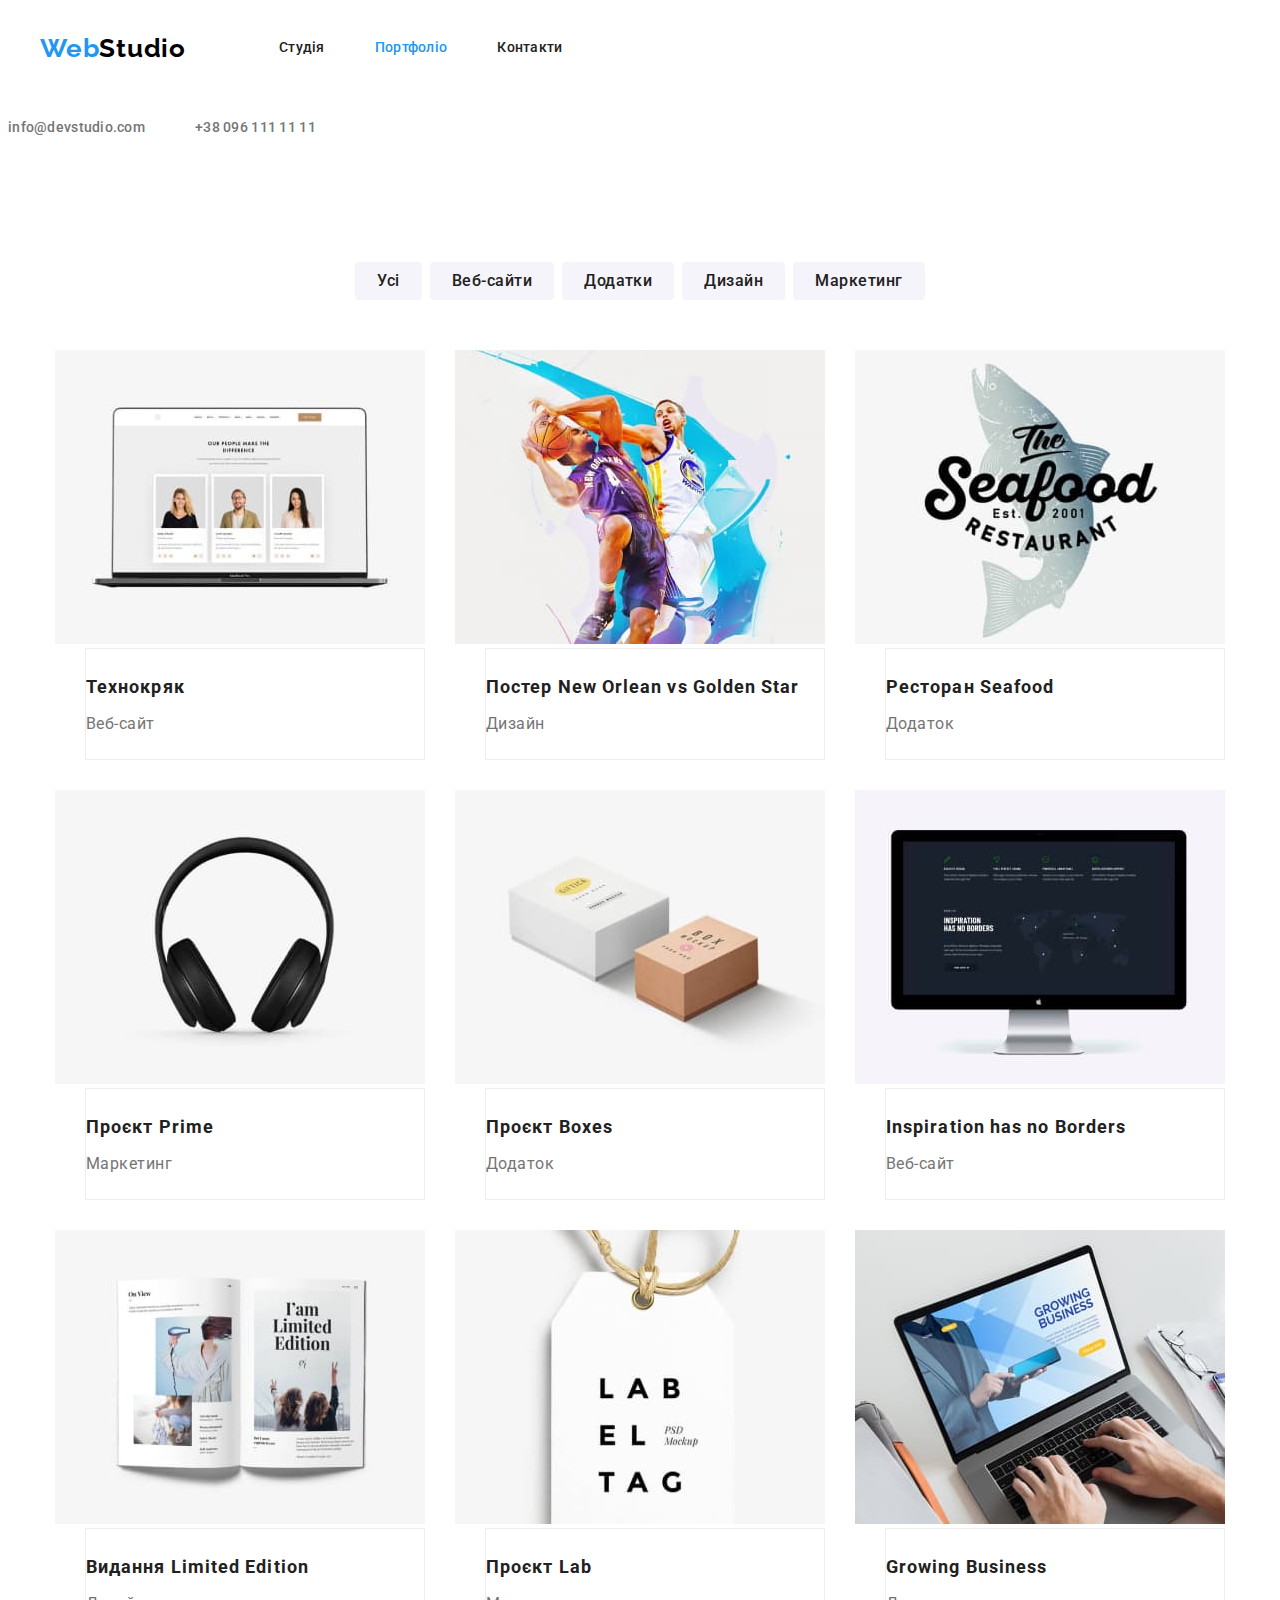
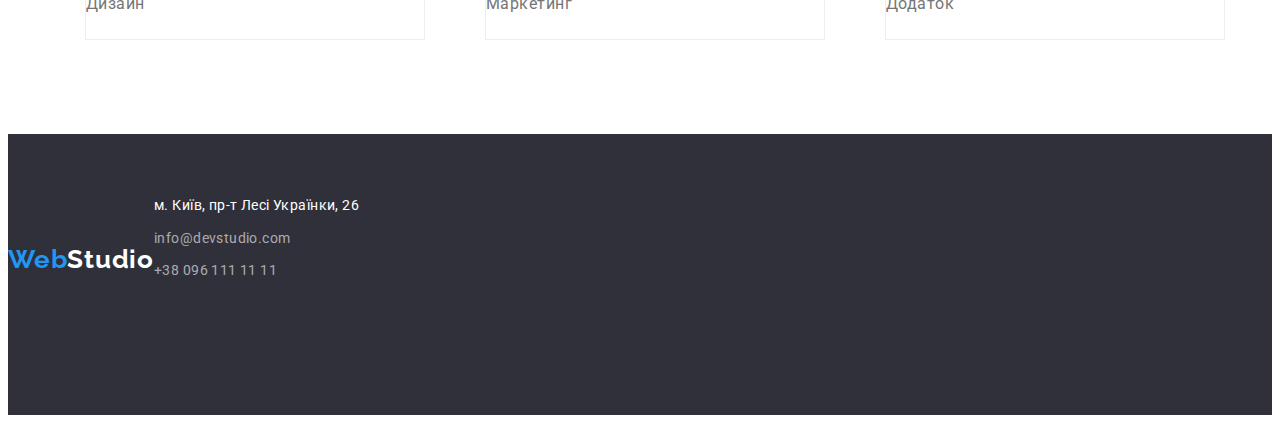
==== commit 7277b8d9: "Допрацювання ДЗ" ====
--- a/portfolio.html
+++ b/portfolio.html
@@ -3,11 +3,11 @@
 <head>
     <meta charset="UTF-8">
     <meta name="viewport" content="width=device-width, initial-scale=1.0">
-    <link rel="stylesheet" href="css/styles.css">
     <link rel="preconnect" href="https://fonts.googleapis.com">
 <link rel="preconnect" href="https://fonts.gstatic.com" crossorigin>
 <link href="https://fonts.googleapis.com/css2?family=Raleway:wght@700&family=Roboto:wght@400;500;700;900&display=swap" rel="stylesheet">
 <link rel="stylesheet" href="https://cdnjs.cloudflare.com/ajax/libs/modern-normalize/1.1.0/modern-normalize.min.css" integrity="sha512-wpPYUAdjBVSE4KJnH1VR1HeZfpl1ub8YT/NKx4PuQ5NmX2tKuGu6U/JRp5y+Y8XG2tV+wKQpNHVUX03MfMFn9Q==" crossorigin="anonymous" referrerpolicy="no-referrer" />
+<link rel="stylesheet" href="css/styles.css">
 <title>Портфоліо</title>
 </head>
 <body>
@@ -20,11 +20,11 @@
                 <li><a class="mainmenu list current" href="portfolio.html">Портфоліо</a></li>
                 <li><a class="mainmenu list" href="">Контакти</a></li>
             </ul>
+        </nav>
             <ul class="contactsnav list">
                 <li><a class="maincontacts list" href="mailto:info@devstudio.com">info@devstudio.com</a></li>
                 <li><a class="maincontacts list" href="tel:+380961111111">+38 096 111 11 11</a></li>
             </ul>
-        </nav>
     </header>
     <!--Шапка-->
     <main>
@@ -118,6 +118,7 @@
     </main>
     <footer>
         <!--Підвал-->
+        <div class="footerdiv">
             <a href="/" class="logofooter"><span class="logoweb">Web</span><span class="logostudio">Studio</span></a>
             <address>
             <ul class="list">
@@ -126,6 +127,7 @@
                <li class="otheraddress"><a href="tel:+380961111111">+38 096 111 11 11</a></li>
             </ul>
             </address>
+        </div>
     </footer>
 </body>
 </html>--- a/css/styles.css
+++ b/css/styles.css
@@ -24,21 +24,21 @@
     text-decoration: none;
 }
 
-header, h1, h2, ul, footer {
+header, h1, h2, ul {
     margin: 0;
     padding: 0;
 }
 
 header {
-    outline: solid #ECECEC;
-    outline-width: 1px;
+    border-bottom: 1 px solid #ECECEC;
 }
 
 .container {
     width: 1200px;
-    padding-top: 94px;
     padding-left: 15px;
     padding-right: 15px;
+    margin-left: auto;
+    margin-right: auto;
 }
 
 /*Header Styles*/
@@ -46,8 +46,6 @@
 .mainnav {
     display: flex;
     align-items: center;
-    margin: 0;
-    padding: 0;
 }
 
 .logomain {
@@ -69,7 +67,7 @@
 
 .menunav {
     display: flex;
-    margin-left: 40px;
+    margin-left: 93px;
 }
 
 .menunav li + li {
@@ -131,6 +129,8 @@
     background-color: var(--main-background);
 
     text-align: center;
+    padding-top: 200px;
+    padding-bottom: 200px;
 }
 
 .mainpagetitle {
@@ -142,8 +142,8 @@
 
     color: var(--main-white);
 
-    padding-top: 200px;
-    padding-bottom: 30px;
+    margin-bottom: 30px;
+    width: 696 px;
 }
 
 .mainpagebox button {
@@ -159,7 +159,6 @@
     background-color: var(--main-blue);
 
     padding: 10px 32px;
-    margin-bottom: 200px;
 }
 
 h1 {
@@ -171,6 +170,11 @@
     color: var(--main-blackish);
 }
 
+.benefit {
+    padding-top: 94px;
+    padding-bottom: 94px;
+}
+
 h2 {
     font-weight: 700;
     font-size: 36px;
@@ -179,6 +183,11 @@
     text-align: center;
 
     margin-bottom: 50px;
+}
+
+.titlebenefits, .textbenefits {
+    margin: 0;
+    padding: 0;
 }
 
 .visually-hidden {
@@ -221,8 +230,8 @@
     color: var(--main-grey);
 }
 
-.works {
-    margin-bottom: 104px;
+.work {
+    padding-bottom: 94px;
 }
 
 .works ul {
@@ -235,6 +244,8 @@
 
 .team {
     background-color: #F5F4FA;
+    padding-top: 94px;
+    padding-bottom: 94px;
 }
 
 h2 .ourteamname {
@@ -249,7 +260,6 @@
 
 .teamsection ul {
     display: flex;
-    padding-bottom: 104px;
 }
 
 .teamsection li + li {
@@ -263,13 +273,22 @@
     box-shadow: 0px 1px 3px rgba(0, 0, 0, 0.12);
 }
 
+.teammember, .teamposition {
+    margin: 0;
+    padding: 0;
+}
+
+.teamdiv {
+    padding-top: 30px;
+    padding-bottom: 30px;
+}
+
 .teammember {
     font-weight: 500;
     font-size: 16px;
     line-height: 1.88em;
     letter-spacing: 0.03em;
 
-    margin-top: 30px;
     margin-bottom: 10px;
     text-align: center;
 }
@@ -282,7 +301,6 @@
 
     color: var(--main-grey);
 
-    margin-bottom: 30px;
     text-align: center;
 }
 
@@ -290,6 +308,20 @@
 
 footer {
     background-color: var(--main-background);
+
+    padding-top: 60px;
+    padding-bottom: 60px;
+}
+
+footer .list {
+    padding: 0;
+    margin: 0;
+}
+
+.footerdiv {
+    display: flex;
+    justify-content: flex-start;
+    padding-bottom: 60px;
 }
 
 .logofooter {
@@ -320,11 +352,12 @@
     text-decoration: none;
 
     display: block;
-    padding-bottom: 60px;
 }
 
 .postaladdress {
     color: var(--main-white);
+    padding: 0;
+    margin: 0;
 }
 
 .otheraddress {
@@ -333,6 +366,10 @@
     margin: 0;
 }
 
+.otheraddress {
+    margin-top: 9px;
+}
+
 .postaladdress:hover, .postaladdress:focus {
     color: var(--main-blue);
 }
@@ -342,9 +379,9 @@
 }
 
 /*Portfolio Styles*/
-
-.portfolio {
-    margin-bottom: 94px;
+.pageportfolio {
+    padding-top: 94px;
+    padding-bottom: 94px;
 }
 
 .projects {
@@ -402,17 +439,15 @@
     margin-bottom: 30px;
 }
 
-.projectlist  {
-    outline: solid #EEEEEE;
-    outline-width: 1px;
-}
-
 .portfolioflex {
     display: flex;
     flex-direction: column;
     align-items: flex-start;
-    margin-top: 20px;
-    margin-bottom: 20px;
+    padding-top: 20px;
+    padding-bottom: 20px;
+    padding-left: auto;
+    padding-right: auto;
+    border: 1px solid #EEEEEE;
 }
 
 .portfolioflex > .description {
@@ -430,6 +465,7 @@
 
     margin: 0;
     padding: 0;
+    margin-bottom: 4px;
 }
 
 .description {
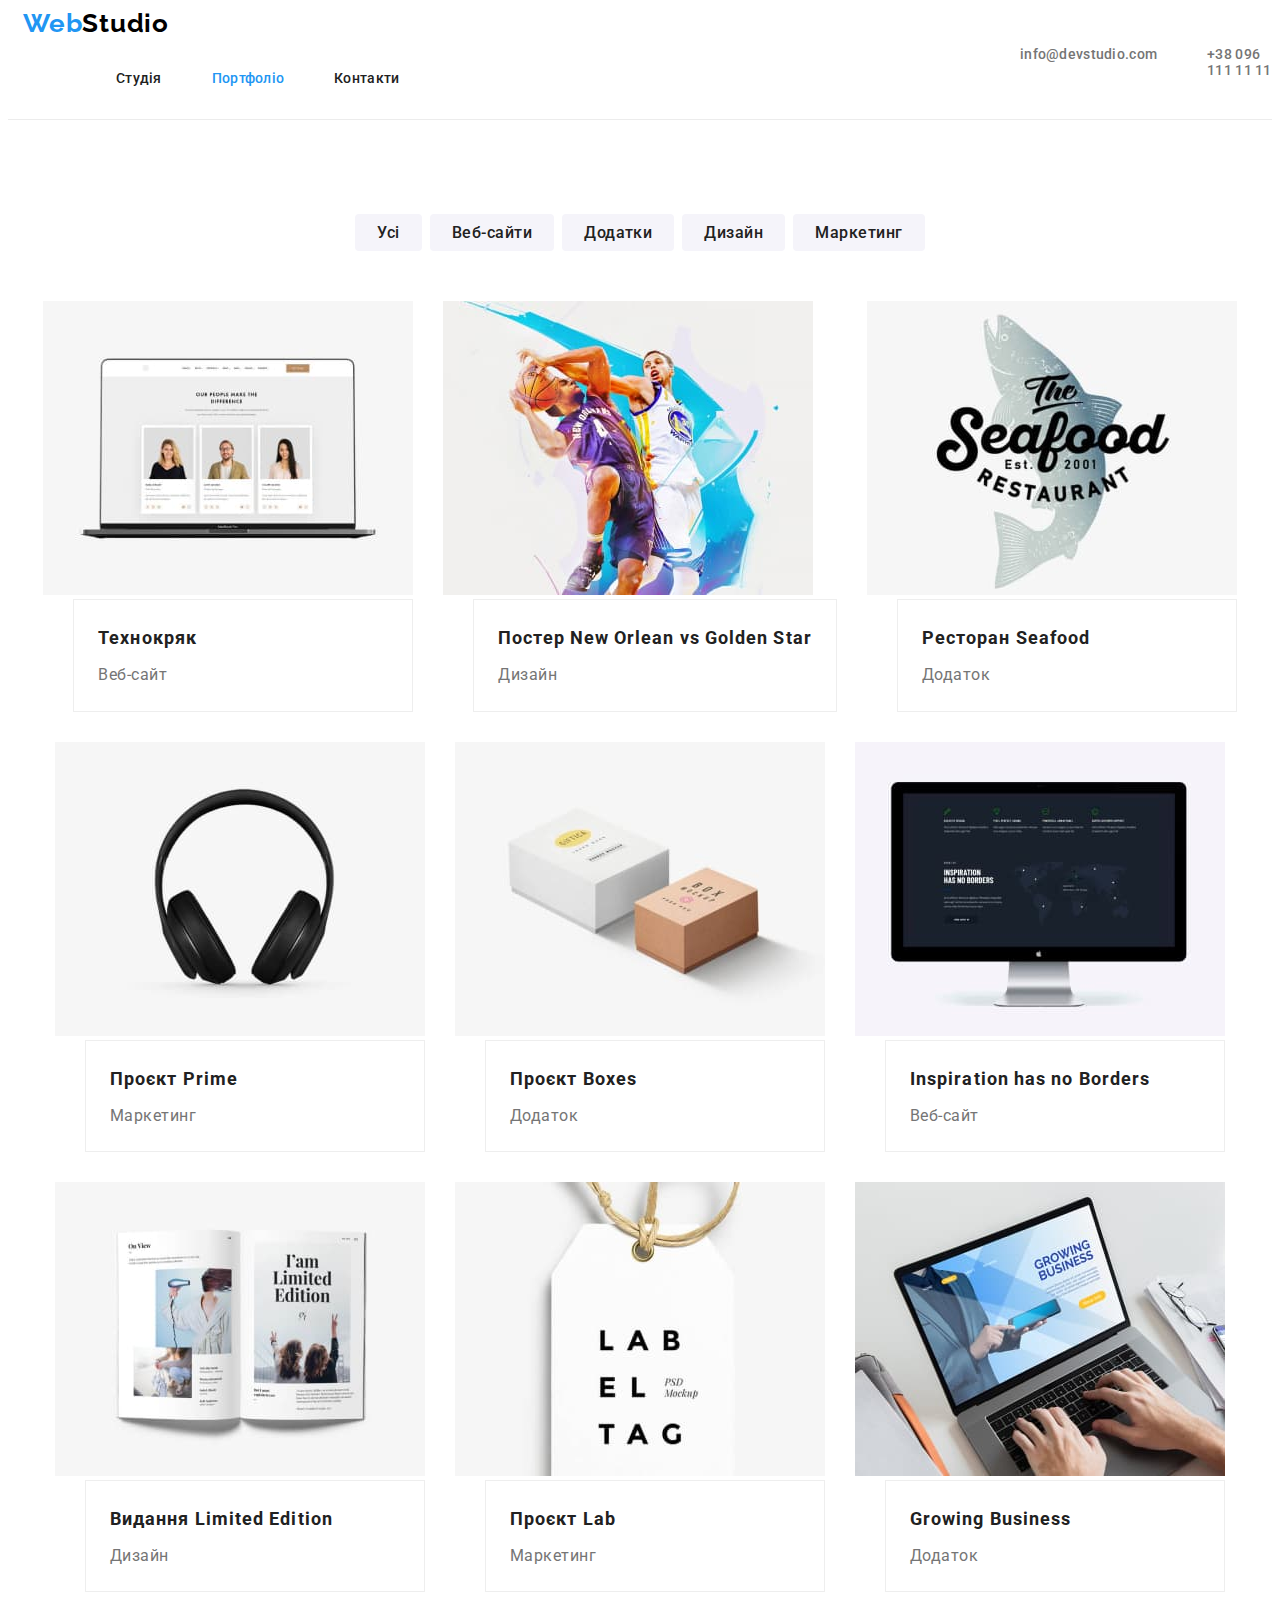
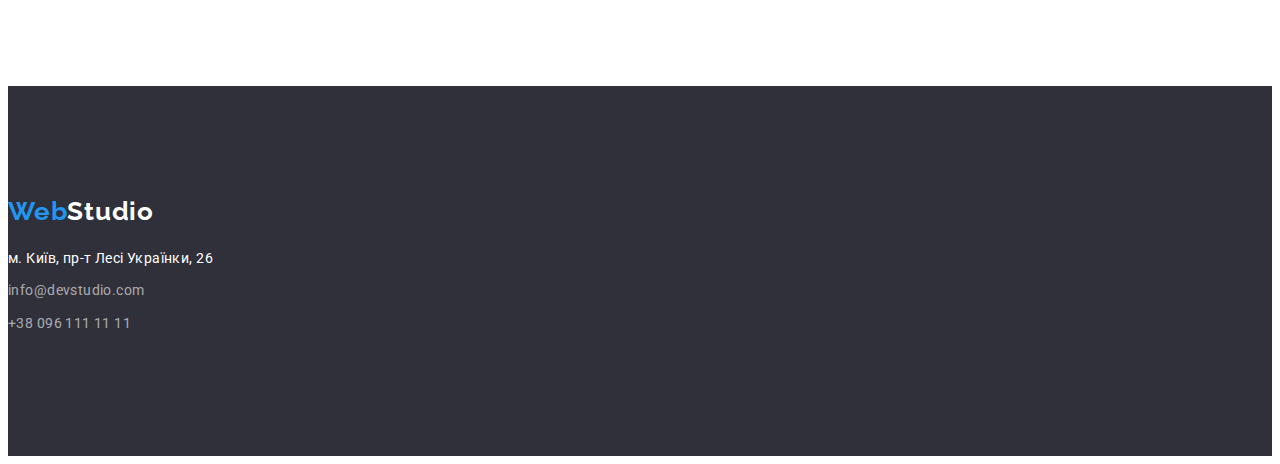
==== commit 4bc2586c: "Пробую пофіксити" ====
--- a/portfolio.html
+++ b/portfolio.html
@@ -12,8 +12,8 @@
 </head>
 <body>
     <!--Верхня лінія-->
-    <header>
-        <nav class="container mainnav">
+    <header class="mainnav">
+        <nav class="container">
             <a href="./index.html" class="logomain"><span class="logoweb">Web</span>Studio</a>
             <ul class="menunav list">
                 <li><a class="mainmenu list" href="index.html">Студія</a></li>
--- a/css/styles.css
+++ b/css/styles.css
@@ -30,7 +30,7 @@
 }
 
 header {
-    border-bottom: 1 px solid #ECECEC;
+    border-bottom: 1px solid #ECECEC;
 }
 
 .container {
@@ -320,6 +320,7 @@
 
 .footerdiv {
     display: flex;
+    flex-direction: column;
     justify-content: flex-start;
     padding-bottom: 60px;
 }
@@ -445,8 +446,8 @@
     align-items: flex-start;
     padding-top: 20px;
     padding-bottom: 20px;
-    padding-left: auto;
-    padding-right: auto;
+    padding-left: 24px;
+    padding-right: 24px;
     border: 1px solid #EEEEEE;
 }
 
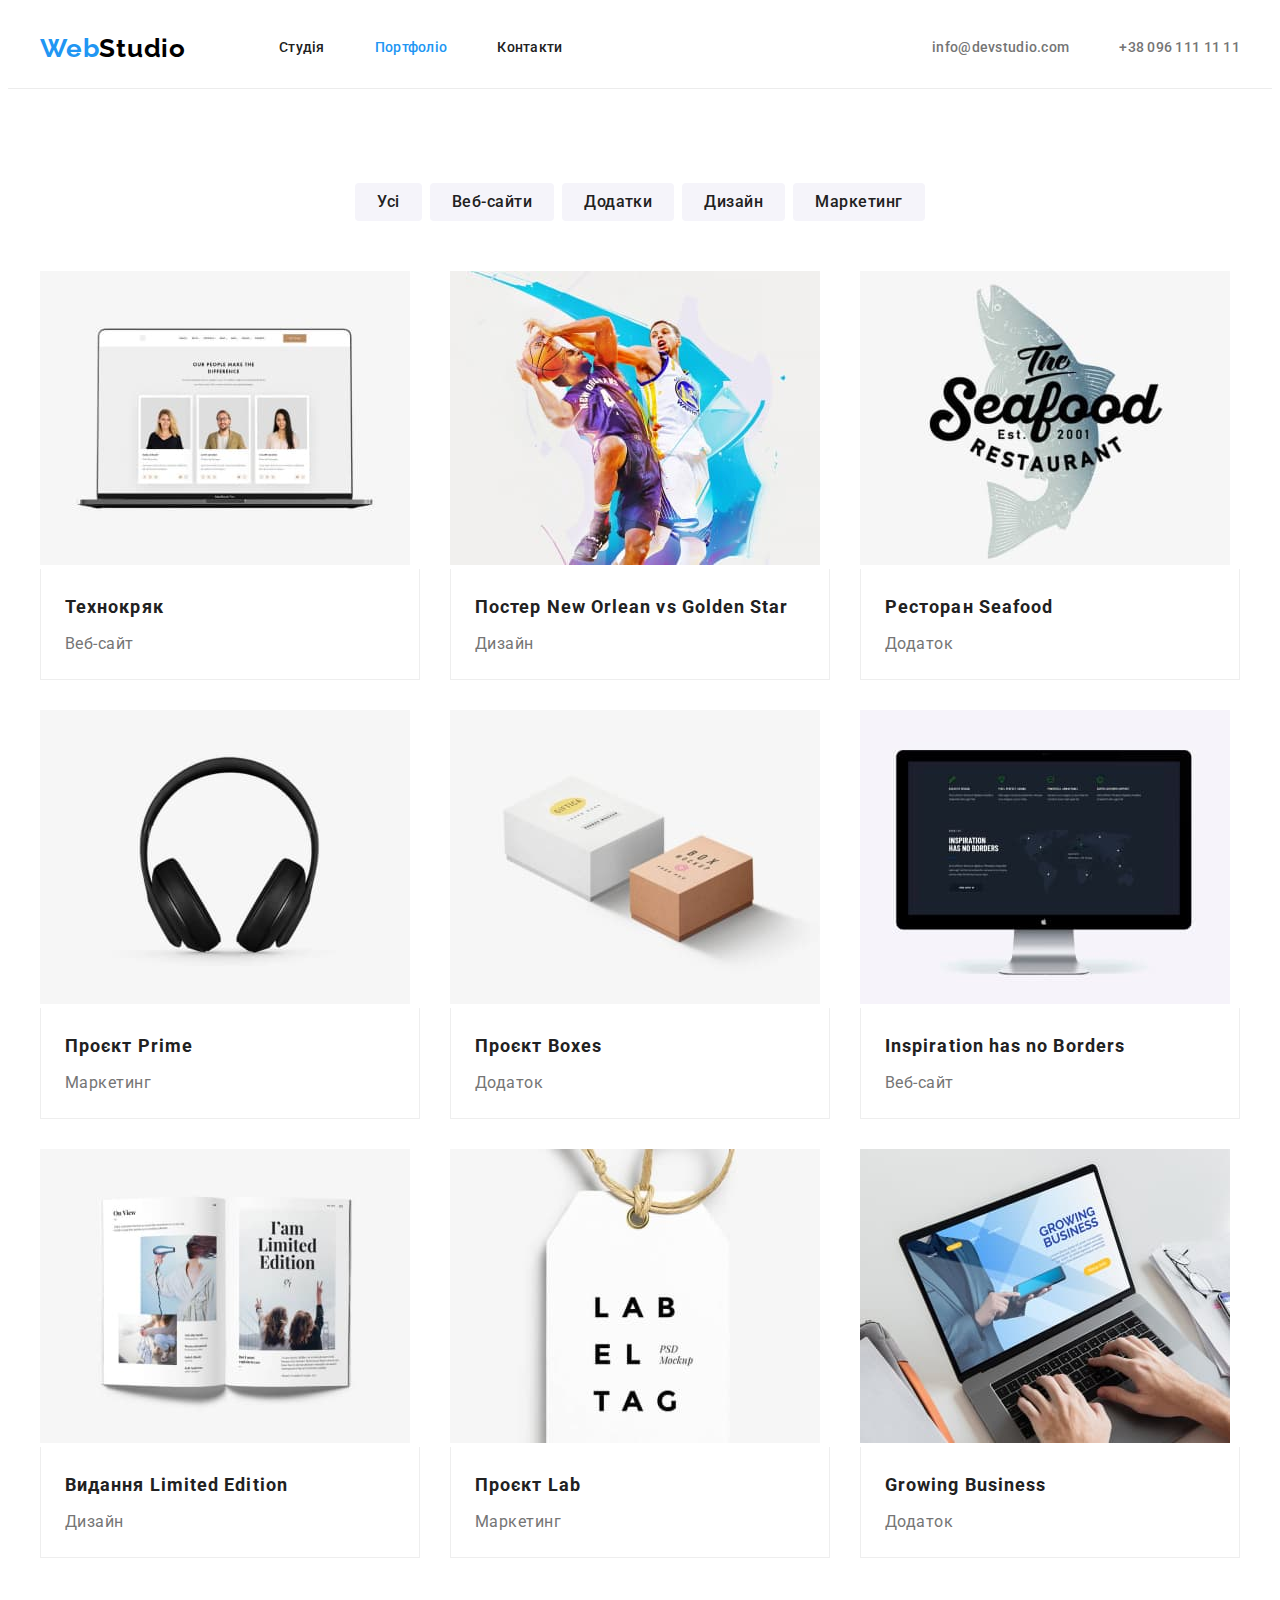
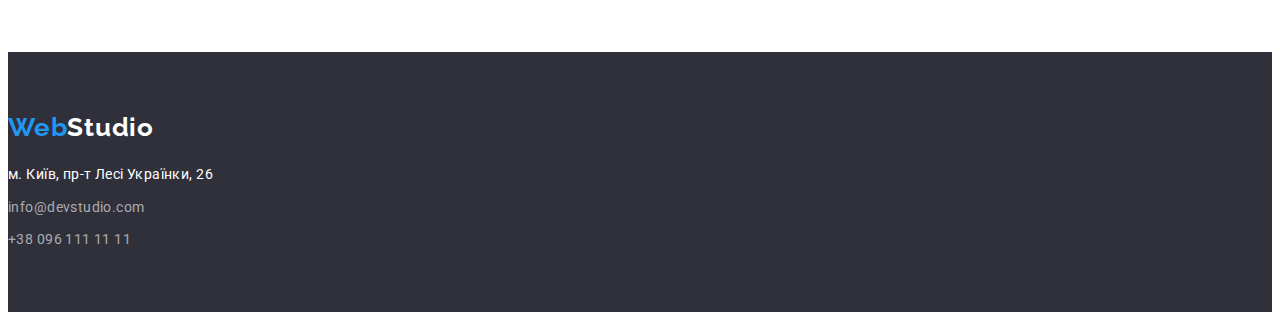
==== commit a68b306b: "Допрацювання№2" ====
--- a/portfolio.html
+++ b/portfolio.html
@@ -12,8 +12,9 @@
 </head>
 <body>
     <!--Верхня лінія-->
-    <header class="mainnav">
-        <nav class="container">
+    <header>
+        <div class="container headerdiv">
+        <nav class="mainnav">
             <a href="./index.html" class="logomain"><span class="logoweb">Web</span>Studio</a>
             <ul class="menunav list">
                 <li><a class="mainmenu list" href="index.html">Студія</a></li>
@@ -25,6 +26,7 @@
                 <li><a class="maincontacts list" href="mailto:info@devstudio.com">info@devstudio.com</a></li>
                 <li><a class="maincontacts list" href="tel:+380961111111">+38 096 111 11 11</a></li>
             </ul>
+        </div>
     </header>
     <!--Шапка-->
     <main>
@@ -49,7 +51,7 @@
                     </a>
                 </li>
                 <li class="projectlist"><a href="">
-                    <img src="./images/portfolio02.jpg" width="370" height="294" alt="Постер New Orlean vs Golden Star">
+                    <img class="projectimg" src="./images/portfolio02.jpg" width="370" height="294" alt="Постер New Orlean vs Golden Star">
                     <div class="portfolioflex">
                     <h2 class="portfoliotitle">Постер New Orlean vs Golden Star</h2>
                     <p class="description">Дизайн</p>
@@ -57,7 +59,7 @@
                     </a>
                 </li>
                 <li class="projectlist"><a href="">
-                    <img src="./images/portfolio03.jpg" width="370" height="294" alt="Ресторан Seafood">
+                    <img class="projectimg" src="./images/portfolio03.jpg" width="370" height="294" alt="Ресторан Seafood">
                     <div class="portfolioflex">
                     <h2 class="portfoliotitle">Ресторан Seafood</h2>
                     <p class="description">Додаток</p>
@@ -65,7 +67,7 @@
                     </a>
                 </li>
                 <li class="projectlist"><a href="">
-                    <img src="./images/portfolio04.jpg" width="370" height="294" alt="Проєкт Prime">
+                    <img class="projectimg" src="./images/portfolio04.jpg" width="370" height="294" alt="Проєкт Prime">
                     <div class="portfolioflex">
                     <h2 class="portfoliotitle">Проєкт Prime</h2>
                     <p class="description">Маркетинг</p>
@@ -73,7 +75,7 @@
                     </a>
                 </li>
                 <li class="projectlist"><a href="">
-                    <img src="./images/portfolio05.jpg" width="370" height="294" alt="Проєкт Boxes">
+                    <img class="projectimg" src="./images/portfolio05.jpg" width="370" height="294" alt="Проєкт Boxes">
                     <div class="portfolioflex">
                     <h2 class="portfoliotitle">Проєкт Boxes</h2>
                     <p class="description">Додаток</p>
@@ -81,7 +83,7 @@
                     </a>
                 </li>
                 <li class="projectlist"><a href="">
-                    <img src="./images/portfolio06.jpg" width="370" height="294" alt="Inspiration has no Borders">
+                    <img class="projectimg" src="./images/portfolio06.jpg" width="370" height="294" alt="Inspiration has no Borders">
                     <div class="portfolioflex">
                     <h2 class="portfoliotitle">Inspiration has no Borders</h2>
                     <p class="description">Веб-сайт</p>
@@ -89,7 +91,7 @@
                     </a>
                 </li>
                 <li class="projectlist"><a href="">
-                    <img src="./images/portfolio07.jpg" width="370" height="294" alt="Видання Limited Edition">
+                    <img class="projectimg" src="./images/portfolio07.jpg" width="370" height="294" alt="Видання Limited Edition">
                     <div class="portfolioflex">
                     <h2 class="portfoliotitle">Видання Limited Edition</h2>
                     <p class="description">Дизайн</p>
@@ -97,7 +99,7 @@
                     </a>
                 </li>
                 <li class="projectlist"><a href="">
-                    <img src="./images/portfolio08.jpg" width="370" height="294" alt="Проєкт Lab">
+                    <img class="projectimg" src="./images/portfolio08.jpg" width="370" height="294" alt="Проєкт Lab">
                     <div class="portfolioflex">
                     <h2 class="portfoliotitle">Проєкт Lab</h2>
                     <p class="description">Маркетинг</p>
@@ -105,7 +107,7 @@
                     </a>
                 </li>
                 <li class="projectlist"><a href="">
-                    <img src="./images/portfolio09.jpg" width="370" height="294" alt="Growing Business">
+                    <img class="projectimg" src="./images/portfolio09.jpg" width="370" height="294" alt="Growing Business">
                     <div class="portfolioflex">
                     <h2 class="portfoliotitle">Growing Business</h2>
                     <p class="description">Додаток</p>
--- a/css/styles.css
+++ b/css/styles.css
@@ -43,6 +43,10 @@
 
 /*Header Styles*/
 
+.headerdiv {
+    display: flex;
+}
+
 .mainnav {
     display: flex;
     align-items: center;
@@ -57,8 +61,8 @@
     text-decoration: none;
     
     color: var(--main-black);
-    
-    display: flex; 
+
+    display: flex;
 }
 
 .logoweb {
@@ -66,8 +70,8 @@
 }
 
 .menunav {
-    display: flex;
     margin-left: 93px;
+    display: flex;
 }
 
 .menunav li + li {
@@ -75,8 +79,8 @@
 }
 
 .contactsnav {
-    display: flex;
     margin-left: auto;
+    display: flex;
 }
 
 .contactsnav li + li {
@@ -142,8 +146,8 @@
 
     color: var(--main-white);
 
-    margin-bottom: 30px;
-    width: 696 px;
+    margin: 0 auto 30px;
+    width: 696px;
 }
 
 .mainpagebox button {
@@ -286,7 +290,7 @@
 .teammember {
     font-weight: 500;
     font-size: 16px;
-    line-height: 1.88em;
+    line-height: 1.17;
     letter-spacing: 0.03em;
 
     margin-bottom: 10px;
@@ -296,7 +300,7 @@
 .teamposition {
     font-weight: 400;
     font-size: 16px;
-    line-height: 1.88em;
+    line-height: 1.17;
     letter-spacing: 0.03em;
 
     color: var(--main-grey);
@@ -318,12 +322,7 @@
     margin: 0;
 }
 
-.footerdiv {
-    display: flex;
-    flex-direction: column;
-    justify-content: flex-start;
-    padding-bottom: 60px;
-}
+
 
 .logofooter {
     font-family: "Raleway", sans-serif;
@@ -334,8 +333,7 @@
     text-decoration: none;
     
     color: var(--main-black);
-    
-    padding-top: 50px;
+
     margin-bottom: 20px;
     display: block; 
 }
@@ -428,16 +426,15 @@
 .projectname {
     display: flex;
     flex-wrap: wrap;
-    justify-content: center;
-    align-items: center;
-}
-
-.projectname :not(:nth-child(3n+1)) {
-    margin-left: 30px;
-}
-
-.projectname :not(:nth-last-child(-n+3)) {
-    margin-bottom: 30px;
+    gap: 30px;
+}
+
+.projectlist {
+    flex-basis: calc((100% - 60px) / 3);
+}
+
+img .projectimg {
+    display: block;
 }
 
 .portfolioflex {
@@ -449,6 +446,7 @@
     padding-left: 24px;
     padding-right: 24px;
     border: 1px solid #EEEEEE;
+    border-top: none;
 }
 
 .portfolioflex > .description {
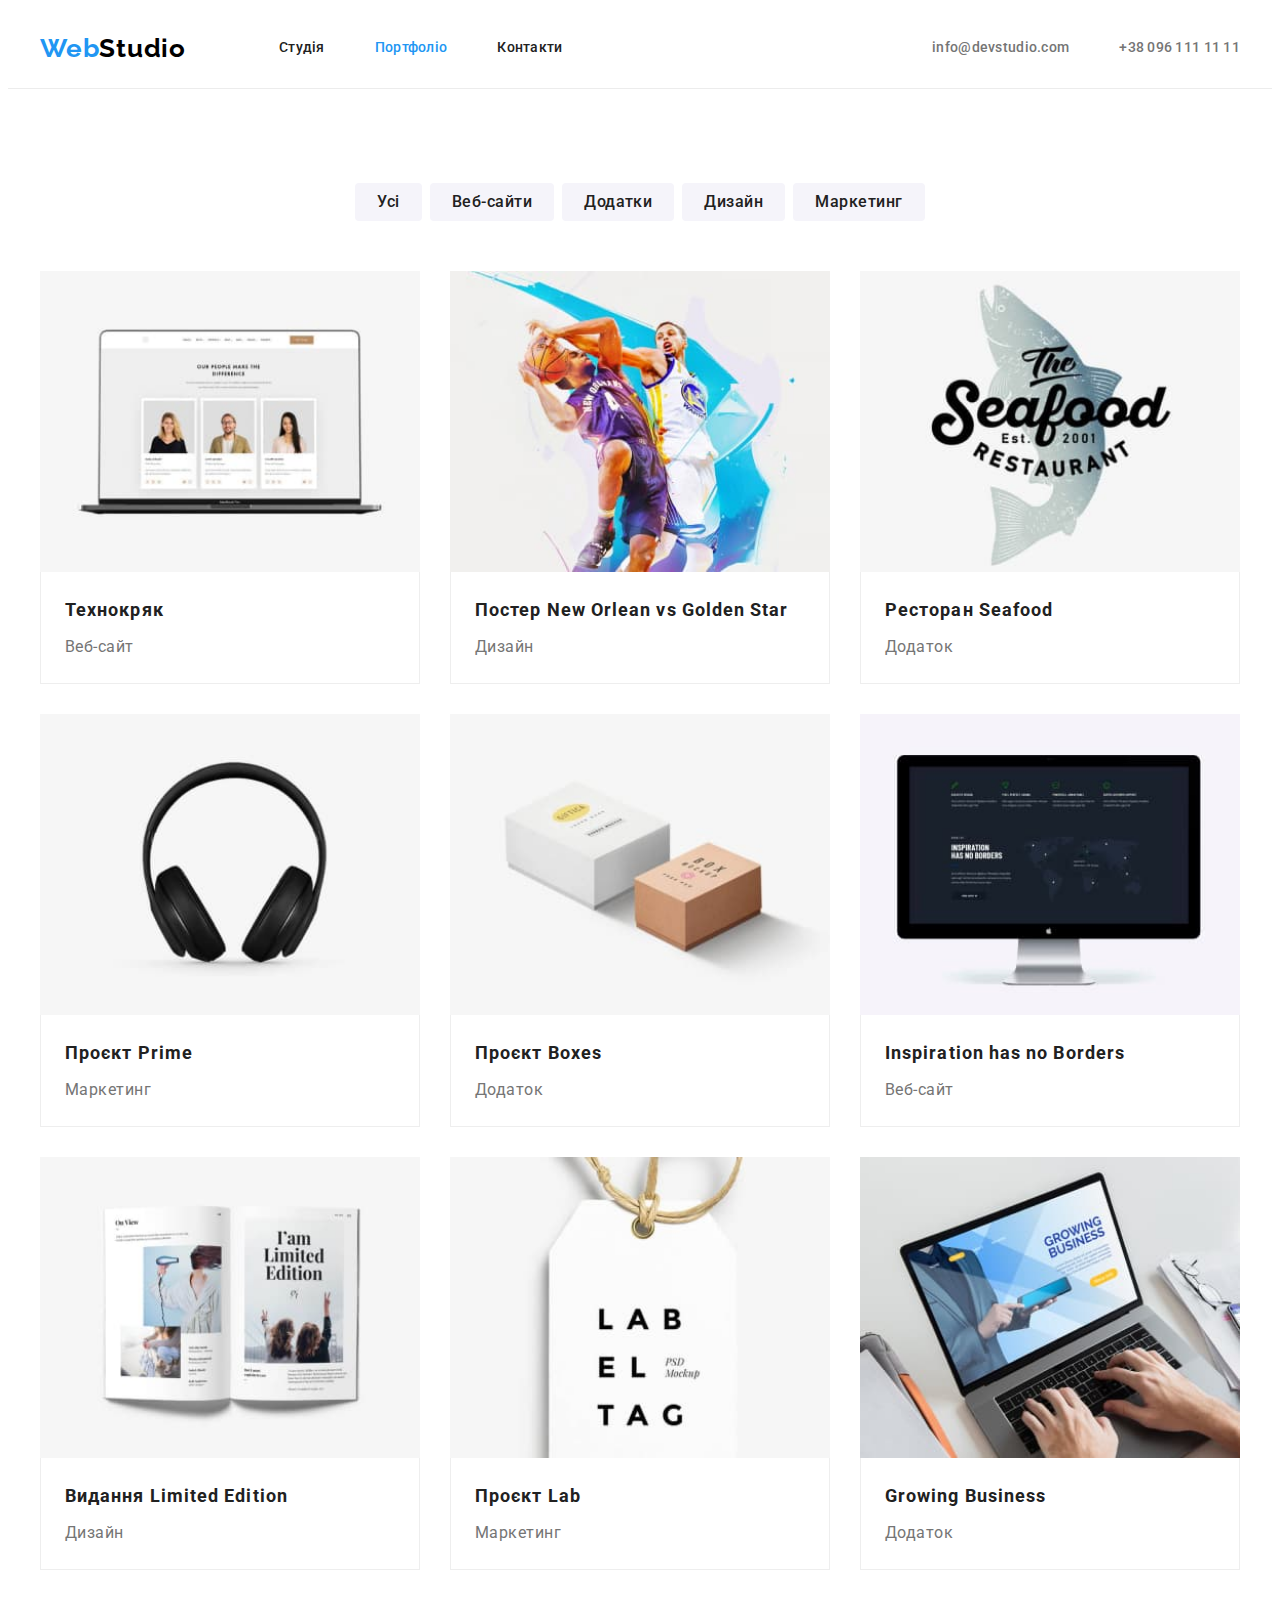
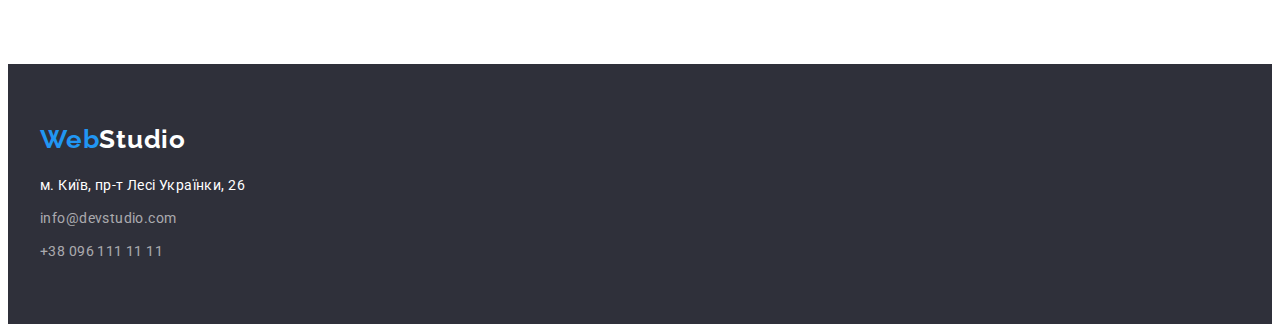
==== commit 55645b09: "Допрацювання 3" ====
--- a/portfolio.html
+++ b/portfolio.html
@@ -120,7 +120,7 @@
     </main>
     <footer>
         <!--Підвал-->
-        <div class="footerdiv">
+        <div class="container footerdiv">
             <a href="/" class="logofooter"><span class="logoweb">Web</span><span class="logostudio">Studio</span></a>
             <address>
             <ul class="list">
--- a/css/styles.css
+++ b/css/styles.css
@@ -234,6 +234,12 @@
     color: var(--main-grey);
 }
 
+img {
+    display: block;
+    width: 100%;
+    height: auto;
+}
+
 .work {
     padding-bottom: 94px;
 }
@@ -438,9 +444,6 @@
 }
 
 .portfolioflex {
-    display: flex;
-    flex-direction: column;
-    align-items: flex-start;
     padding-top: 20px;
     padding-bottom: 20px;
     padding-left: 24px;
@@ -465,6 +468,7 @@
     margin: 0;
     padding: 0;
     margin-bottom: 4px;
+    text-align: left;
 }
 
 .description {
